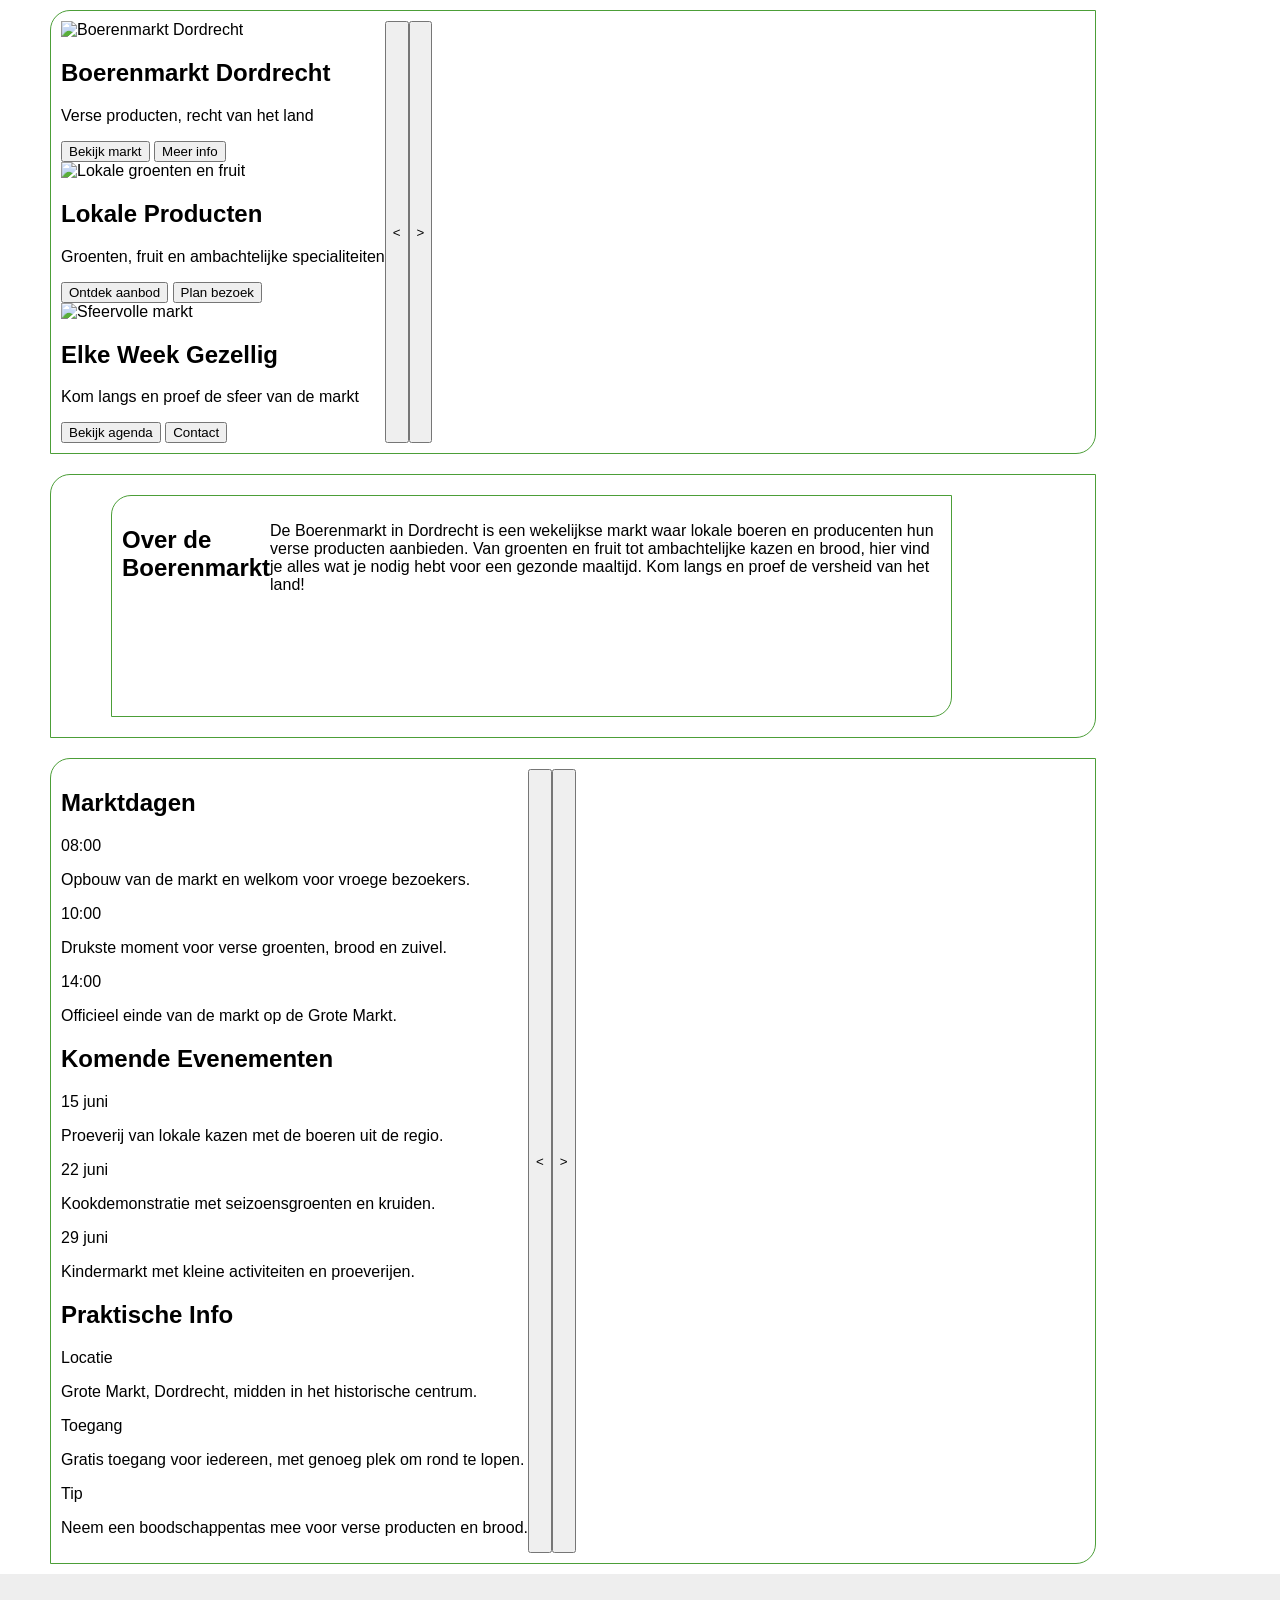
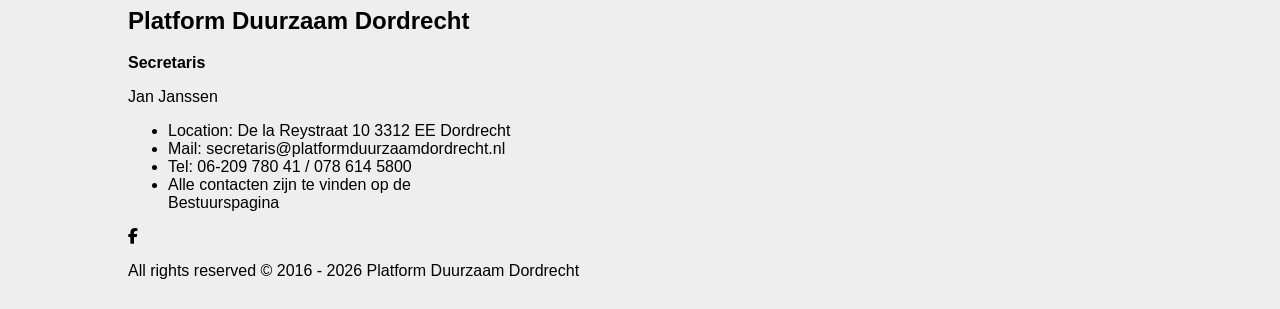
==== page.html @ 1f46dbd2 "Add files via upload" ====
<!DOCTYPE html>
<html lang="nl">
<head>
    <meta charset='utf-8'>
    <meta http-equiv='X-UA-Compatible' content='IE=edge'>
    <title>food</title>
    <meta name='viewport' content='width=device-width, initial-scale=1'>
    <link rel='stylesheet' type='text/css' media='screen' href='page.css'>
    <script src='page.js'></script>
    <link rel="stylesheet" href="https://cdnjs.cloudflare.com/ajax/libs/font-awesome/6.5.0/css/all.min.css">
</head>
<body>
    <section class="hero">
        <div class="slider hero-slider">
            <div class="slide active">
                <img src="Images/boerenmarkt_1.jpg" alt="Boerenmarkt Dordrecht">
                <div class="content">
                    <h1>Boerenmarkt Dordrecht</h1>
                    <p>Verse producten, recht van het land</p>
                    <div class="buttons">
                        <button class="primary">Bekijk markt</button>
                        <button class="secondary">Meer info</button>
                    </div>
                </div>
            </div>

            <div class="slide">
                <img src="Images/boerenmarkt_2.jpg" alt="Lokale groenten en fruit">
                <div class="content">
                    <h1>Lokale Producten</h1>
                    <p>Groenten, fruit en ambachtelijke specialiteiten</p>
                    <div class="buttons">
                        <button class="primary">Ontdek aanbod</button>
                        <button class="secondary">Plan bezoek</button>
                    </div>
                </div>
            </div>

            <div class="slide">
                <img src="Images/boerenmarkt_3.jpg" alt="Sfeervolle markt">
                <div class="content">
                    <h1>Elke Week Gezellig</h1>
                    <p>Kom langs en proef de sfeer van de markt</p>
                    <div class="buttons">
                        <button class="primary">Bekijk agenda</button>
                        <button class="secondary">Contact</button>
                    </div>
                </div>
            </div>
        </div>

        <button class="prev hero-prev"><</button>
        <button class="next hero-next">></button>
    </section>
    
    <section class="info">
        <section class="over_de_boerenmarkt">
            <h2>Over de Boerenmarkt</h2>
            <p>De Boerenmarkt in Dordrecht is een wekelijkse markt waar lokale boeren en producenten hun verse producten aanbieden. Van groenten en fruit tot ambachtelijke kazen en brood, hier vind je alles wat je nodig hebt voor een gezonde maaltijd. Kom langs en proef de versheid van het land!</p>
        </section>
    </section>

    <section class="slides_agenda">
        <div class="agenda-slider">
            <div class="agenda-slide active">
                <h2>Marktdagen</h2>
                <div class="agenda-cards">
                    <div class="agenda-card">
                        <span class="agenda-time">08:00</span>
                        <p>Opbouw van de markt en welkom voor vroege bezoekers.</p>
                    </div>
                    <div class="agenda-card">
                        <span class="agenda-time">10:00</span>
                        <p>Drukste moment voor verse groenten, brood en zuivel.</p>
                    </div>
                    <div class="agenda-card">
                        <span class="agenda-time">14:00</span>
                        <p>Officieel einde van de markt op de Grote Markt.</p>
                    </div>
                </div>
            </div>

            <div class="agenda-slide">
                <h2>Komende Evenementen</h2>
                <div class="agenda-cards">
                    <div class="agenda-card">
                        <span class="agenda-time">15 juni</span>
                        <p>Proeverij van lokale kazen met de boeren uit de regio.</p>
                    </div>
                    <div class="agenda-card">
                        <span class="agenda-time">22 juni</span>
                        <p>Kookdemonstratie met seizoensgroenten en kruiden.</p>
                    </div>
                    <div class="agenda-card">
                        <span class="agenda-time">29 juni</span>
                        <p>Kindermarkt met kleine activiteiten en proeverijen.</p>
                    </div>
                </div>
            </div>

            <div class="agenda-slide">
                <h2>Praktische Info</h2>
                <div class="agenda-cards">
                    <div class="agenda-card">
                        <span class="agenda-time">Locatie</span>
                        <p>Grote Markt, Dordrecht, midden in het historische centrum.</p>
                    </div>
                    <div class="agenda-card">
                        <span class="agenda-time">Toegang</span>
                        <p>Gratis toegang voor iedereen, met genoeg plek om rond te lopen.</p>
                    </div>
                    <div class="agenda-card">
                        <span class="agenda-time">Tip</span>
                        <p>Neem een boodschappentas mee voor verse producten en brood.</p>
                    </div>
                </div>
            </div>
        </div>

        <button class="agenda-prev" aria-label="Vorige agenda-slide"><</button>
        <button class="agenda-next" aria-label="Volgende agenda-slide">></button>
    </section>
    <div class="fixed">
     <img src="Images/platformduurzaamdordrecht-small.svg" alt="">
    </div>
    <footer>
        <div class="info">
            <h2>Platform Duurzaam Dordrecht</h2>
            <p><strong>Secretaris</strong></p>
            <p>Jan Janssen</p>
            <ul>
                <li>Location: <a href="https://share.google/dvYMc2AoHWYEMa143">De la Reystraat 10 3312 EE Dordrecht</a></li>
                <li>Mail: <a href="mailto:secretaris@platformduurzaamdordrecht.nl">secretaris@platformduurzaamdordrecht.nl</a></li>
                <li>Tel: <a href="tel:06-209 780 41">06-209 780 41</a> / <a href="tel:078 614 5800">078 614 5800</a></li>
                <li>Alle contacten zijn te vinden op de <br> <a href="https://www.platformduurzaamdordrecht.nl/platform/bestuur/">Bestuurspagina</a></li>
            </ul>
        </div>
        <div class="social_media">
            <i class="fa-brands fa-facebook-f"></i>
        </div>
        <p>All rights reserved © 2016 - 2026 Platform Duurzaam Dordrecht</p>
    </footer>
    </body> 
</html>
---- page.css ----
body{
    overflow-x: hidden;
    margin: 0;
    font-family: sans-serif, Arial, Helvetica;
}
section{
    margin: 10px 50px;
    border-radius: 20px 0px 20px 0px;
    padding: 10px;
    min-height:200px;
    width:80%;
    border: 1px solid #4C9E38;
    display: inline-flex;
    .tekst{
        width: 50%;
        transition: 2s;
    }
    .tekst:hover{
        width: 100%;
    }
    .plaatje{
            width: 50%; 
    }
}

.fixed{
    z-index: 99;
    height: 200px;
    width: 200px;
    position: fixed;
    top: 20px;
    right: 20px;
}
img{
    height: 200px;
    
}

.backgroundColor1{
    background-color: #4C9E38;
    transition: 1s;
}
.backgroundColor1:hover{
    background-color: lightgray;
}


.backgroundColor2{
    background-color: #39b2d1;
    transition: 1s;
}
.backgroundColor2:hover{
    background-color: lightgray;
}
footer{
    background-color: #EEEEEE;
    width: 100vw;
    padding: 1% 10%;
}
footer a {
    color: black;
    text-decoration: none;
}
footer a:hover{
    color: #79ba45;

}
footer li{
    
}
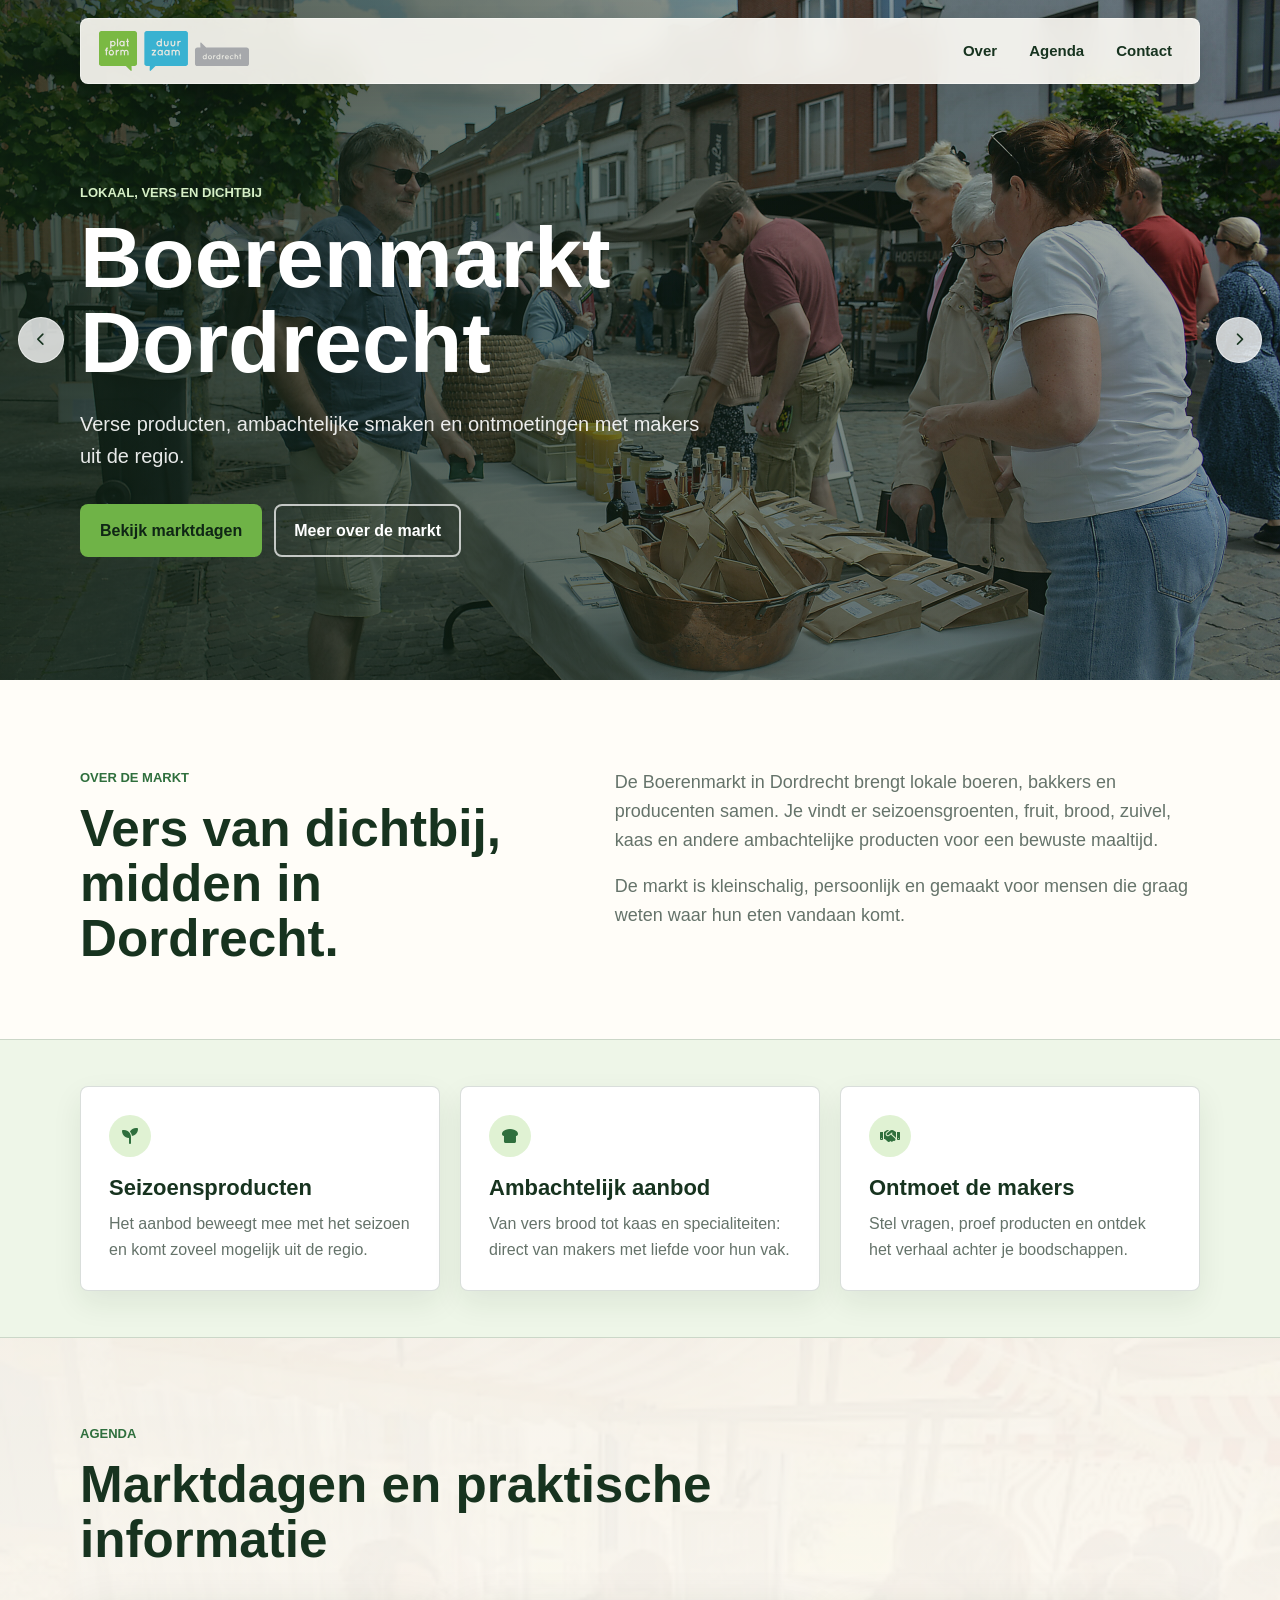
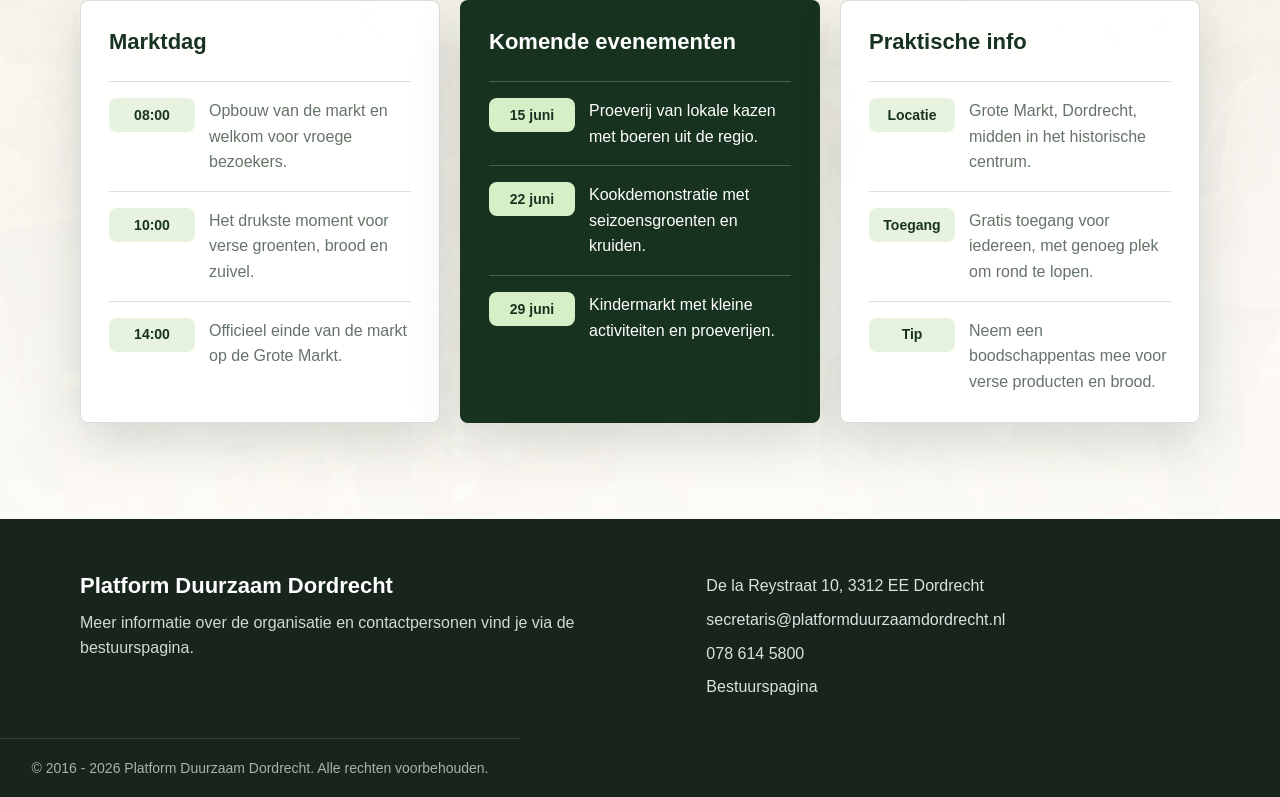
==== commit 33561b92: "verbettering verbetering" ====
--- a/page.html
+++ b/page.html
@@ -1,144 +1,189 @@
 <!DOCTYPE html>
 <html lang="nl">
+
 <head>
-    <meta charset='utf-8'>
-    <meta http-equiv='X-UA-Compatible' content='IE=edge'>
-    <title>food</title>
-    <meta name='viewport' content='width=device-width, initial-scale=1'>
-    <link rel='stylesheet' type='text/css' media='screen' href='page.css'>
-    <script src='page.js'></script>
+    <meta charset="utf-8">
+    <meta http-equiv="X-UA-Compatible" content="IE=edge">
+    <meta name="viewport" content="width=device-width, initial-scale=1">
+    <meta name="description" content="Boerenmarkt Dordrecht met lokale producten, marktdagen en praktische informatie.">
+    <title>Boerenmarkt Dordrecht</title>
+    <link rel="stylesheet" href="page.css">
     <link rel="stylesheet" href="https://cdnjs.cloudflare.com/ajax/libs/font-awesome/6.5.0/css/all.min.css">
 </head>
+
 <body>
-    <section class="hero">
-        <div class="slider hero-slider">
-            <div class="slide active">
-                <img src="Images/boerenmarkt_1.jpg" alt="Boerenmarkt Dordrecht">
-                <div class="content">
-                    <h1>Boerenmarkt Dordrecht</h1>
-                    <p>Verse producten, recht van het land</p>
-                    <div class="buttons">
-                        <button class="primary">Bekijk markt</button>
-                        <button class="secondary">Meer info</button>
+    <header class="site-header">
+        <a class="logo-link" href="https://platformduurzaamdordrecht.nl/" aria-label="Platform Duurzaam Dordrecht">
+            <img src="Images/platformduurzaamdordrecht-small.svg" alt="Platform Duurzaam Dordrecht">
+        </a>
+        <nav class="site-nav" aria-label="Hoofdnavigatie">
+            <a href="#over">Over</a>
+            <a href="#agenda">Agenda</a>
+            <a href="#contact">Contact</a>
+        </nav>
+    </header>
+
+    <main>
+        <section class="hero" aria-label="Boerenmarkt Dordrecht">
+            <div class="slider hero-slider">
+                <article class="slide active">
+                    <img src="Images/boerenmarkt_1.jpg" alt="Bezoekers op de Boerenmarkt Dordrecht">
+                    <div class="hero-content">
+                        <p class="eyebrow">Lokaal, vers en dichtbij</p>
+                        <h1>Boerenmarkt Dordrecht</h1>
+                        <p>Verse producten, ambachtelijke smaken en ontmoetingen met makers uit de regio.</p>
+                        <div class="hero-actions">
+                            <a class="button primary" href="#agenda">Bekijk marktdagen</a>
+                            <a class="button secondary" href="#over">Meer over de markt</a>
+                        </div>
                     </div>
+                </article>
+
+                <article class="slide">
+                    <img src="Images/boerenmarkt_2.jpg" alt="Lokale groenten en fruit op de markt">
+                    <div class="hero-content">
+                        <p class="eyebrow">Recht van het land</p>
+                        <h1>Lokale Producten</h1>
+                        <p>Groenten, fruit, brood, zuivel en specialiteiten met aandacht geteeld en gemaakt.</p>
+                        <div class="hero-actions">
+                            <a class="button primary" href="#over">Ontdek het aanbod</a>
+                            <a class="button secondary" href="#contact">Plan je bezoek</a>
+                        </div>
+                    </div>
+                </article>
+
+                <article class="slide">
+                    <img src="Images/boerenmarkt_3.jpg" alt="Sfeervolle markt in Dordrecht">
+                    <div class="hero-content">
+                        <p class="eyebrow">Elke week gezellig</p>
+                        <h1>Proef de Sfeer</h1>
+                        <p>Kom langs, doe je boodschappen bewust en leer de mensen achter je eten kennen.</p>
+                        <div class="hero-actions">
+                            <a class="button primary" href="#agenda">Bekijk agenda</a>
+                            <a class="button secondary" href="#contact">Contact</a>
+                        </div>
+                    </div>
+                </article>
+            </div>
+
+            <button class="slider-button hero-prev" type="button" aria-label="Vorige foto">
+                <i class="fa-solid fa-chevron-left" aria-hidden="true"></i>
+            </button>
+            <button class="slider-button hero-next" type="button" aria-label="Volgende foto">
+                <i class="fa-solid fa-chevron-right" aria-hidden="true"></i>
+            </button>
+        </section>
+
+        <section class="intro-section" id="over">
+            <div class="section-inner intro-grid">
+                <div>
+                    <p class="section-label">Over de markt</p>
+                    <h2>Vers van dichtbij, midden in Dordrecht.</h2>
+                </div>
+                <div class="intro-copy">
+                    <p>De Boerenmarkt in Dordrecht brengt lokale boeren, bakkers en producenten samen. Je vindt er seizoensgroenten, fruit, brood, zuivel, kaas en andere ambachtelijke producten voor een bewuste maaltijd.</p>
+                    <p>De markt is kleinschalig, persoonlijk en gemaakt voor mensen die graag weten waar hun eten vandaan komt.</p>
                 </div>
             </div>
+        </section>
 
-            <div class="slide">
-                <img src="Images/boerenmarkt_2.jpg" alt="Lokale groenten en fruit">
-                <div class="content">
-                    <h1>Lokale Producten</h1>
-                    <p>Groenten, fruit en ambachtelijke specialiteiten</p>
-                    <div class="buttons">
-                        <button class="primary">Ontdek aanbod</button>
-                        <button class="secondary">Plan bezoek</button>
-                    </div>
+        <section class="feature-band">
+            <div class="section-inner feature-grid">
+                <article>
+                    <i class="fa-solid fa-seedling" aria-hidden="true"></i>
+                    <h3>Seizoensproducten</h3>
+                    <p>Het aanbod beweegt mee met het seizoen en komt zoveel mogelijk uit de regio.</p>
+                </article>
+                <article>
+                    <i class="fa-solid fa-bread-slice" aria-hidden="true"></i>
+                    <h3>Ambachtelijk aanbod</h3>
+                    <p>Van vers brood tot kaas en specialiteiten: direct van makers met liefde voor hun vak.</p>
+                </article>
+                <article>
+                    <i class="fa-solid fa-handshake" aria-hidden="true"></i>
+                    <h3>Ontmoet de makers</h3>
+                    <p>Stel vragen, proef producten en ontdek het verhaal achter je boodschappen.</p>
+                </article>
+            </div>
+        </section>
+
+        <section class="agenda-section" id="agenda">
+            <div class="section-inner">
+                <div class="section-heading">
+                    <p class="section-label">Agenda</p>
+                    <h2>Marktdagen en praktische informatie</h2>
+                </div>
+
+                <div class="agenda-grid">
+                    <article class="agenda-panel">
+                        <h3>Marktdag</h3>
+                        <div class="agenda-item">
+                            <span>08:00</span>
+                            <p>Opbouw van de markt en welkom voor vroege bezoekers.</p>
+                        </div>
+                        <div class="agenda-item">
+                            <span>10:00</span>
+                            <p>Het drukste moment voor verse groenten, brood en zuivel.</p>
+                        </div>
+                        <div class="agenda-item">
+                            <span>14:00</span>
+                            <p>Officieel einde van de markt op de Grote Markt.</p>
+                        </div>
+                    </article>
+
+                    <article class="agenda-panel accent">
+                        <h3>Komende evenementen</h3>
+                        <div class="agenda-item">
+                            <span>15 juni</span>
+                            <p>Proeverij van lokale kazen met boeren uit de regio.</p>
+                        </div>
+                        <div class="agenda-item">
+                            <span>22 juni</span>
+                            <p>Kookdemonstratie met seizoensgroenten en kruiden.</p>
+                        </div>
+                        <div class="agenda-item">
+                            <span>29 juni</span>
+                            <p>Kindermarkt met kleine activiteiten en proeverijen.</p>
+                        </div>
+                    </article>
+
+                    <article class="agenda-panel">
+                        <h3>Praktische info</h3>
+                        <div class="agenda-item">
+                            <span>Locatie</span>
+                            <p>Grote Markt, Dordrecht, midden in het historische centrum.</p>
+                        </div>
+                        <div class="agenda-item">
+                            <span>Toegang</span>
+                            <p>Gratis toegang voor iedereen, met genoeg plek om rond te lopen.</p>
+                        </div>
+                        <div class="agenda-item">
+                            <span>Tip</span>
+                            <p>Neem een boodschappentas mee voor verse producten en brood.</p>
+                        </div>
+                    </article>
                 </div>
             </div>
+        </section>
+    </main>
 
-            <div class="slide">
-                <img src="Images/boerenmarkt_3.jpg" alt="Sfeervolle markt">
-                <div class="content">
-                    <h1>Elke Week Gezellig</h1>
-                    <p>Kom langs en proef de sfeer van de markt</p>
-                    <div class="buttons">
-                        <button class="primary">Bekijk agenda</button>
-                        <button class="secondary">Contact</button>
-                    </div>
-                </div>
+    <footer class="site-footer" id="contact">
+        <div class="section-inner footer-grid">
+            <div>
+                <h2>Platform Duurzaam Dordrecht</h2>
+                <p>Meer informatie over de organisatie en contactpersonen vind je via de bestuurspagina.</p>
             </div>
+            <address>
+                <a href="https://share.google/dvYMc2AoHWYEMa143">De la Reystraat 10, 3312 EE Dordrecht</a>
+                <a href="mailto:secretaris@platformduurzaamdordrecht.nl">secretaris@platformduurzaamdordrecht.nl</a>
+                <a href="tel:0786145800">078 614 5800</a>
+                <a href="https://www.platformduurzaamdordrecht.nl/platform/bestuur/">Bestuurspagina</a>
+            </address>
         </div>
+        <p class="copyright">&copy; 2016 - 2026 Platform Duurzaam Dordrecht. Alle rechten voorbehouden.</p>
+    </footer>
 
-        <button class="prev hero-prev"><</button>
-        <button class="next hero-next">></button>
-    </section>
-    
-    <section class="info">
-        <section class="over_de_boerenmarkt">
-            <h2>Over de Boerenmarkt</h2>
-            <p>De Boerenmarkt in Dordrecht is een wekelijkse markt waar lokale boeren en producenten hun verse producten aanbieden. Van groenten en fruit tot ambachtelijke kazen en brood, hier vind je alles wat je nodig hebt voor een gezonde maaltijd. Kom langs en proef de versheid van het land!</p>
-        </section>
-    </section>
+    <script src="page.js"></script>
+</body>
 
-    <section class="slides_agenda">
-        <div class="agenda-slider">
-            <div class="agenda-slide active">
-                <h2>Marktdagen</h2>
-                <div class="agenda-cards">
-                    <div class="agenda-card">
-                        <span class="agenda-time">08:00</span>
-                        <p>Opbouw van de markt en welkom voor vroege bezoekers.</p>
-                    </div>
-                    <div class="agenda-card">
-                        <span class="agenda-time">10:00</span>
-                        <p>Drukste moment voor verse groenten, brood en zuivel.</p>
-                    </div>
-                    <div class="agenda-card">
-                        <span class="agenda-time">14:00</span>
-                        <p>Officieel einde van de markt op de Grote Markt.</p>
-                    </div>
-                </div>
-            </div>
-
-            <div class="agenda-slide">
-                <h2>Komende Evenementen</h2>
-                <div class="agenda-cards">
-                    <div class="agenda-card">
-                        <span class="agenda-time">15 juni</span>
-                        <p>Proeverij van lokale kazen met de boeren uit de regio.</p>
-                    </div>
-                    <div class="agenda-card">
-                        <span class="agenda-time">22 juni</span>
-                        <p>Kookdemonstratie met seizoensgroenten en kruiden.</p>
-                    </div>
-                    <div class="agenda-card">
-                        <span class="agenda-time">29 juni</span>
-                        <p>Kindermarkt met kleine activiteiten en proeverijen.</p>
-                    </div>
-                </div>
-            </div>
-
-            <div class="agenda-slide">
-                <h2>Praktische Info</h2>
-                <div class="agenda-cards">
-                    <div class="agenda-card">
-                        <span class="agenda-time">Locatie</span>
-                        <p>Grote Markt, Dordrecht, midden in het historische centrum.</p>
-                    </div>
-                    <div class="agenda-card">
-                        <span class="agenda-time">Toegang</span>
-                        <p>Gratis toegang voor iedereen, met genoeg plek om rond te lopen.</p>
-                    </div>
-                    <div class="agenda-card">
-                        <span class="agenda-time">Tip</span>
-                        <p>Neem een boodschappentas mee voor verse producten en brood.</p>
-                    </div>
-                </div>
-            </div>
-        </div>
-
-        <button class="agenda-prev" aria-label="Vorige agenda-slide"><</button>
-        <button class="agenda-next" aria-label="Volgende agenda-slide">></button>
-    </section>
-    <div class="fixed">
-     <img src="Images/platformduurzaamdordrecht-small.svg" alt="">
-    </div>
-    <footer>
-        <div class="info">
-            <h2>Platform Duurzaam Dordrecht</h2>
-            <p><strong>Secretaris</strong></p>
-            <p>Jan Janssen</p>
-            <ul>
-                <li>Location: <a href="https://share.google/dvYMc2AoHWYEMa143">De la Reystraat 10 3312 EE Dordrecht</a></li>
-                <li>Mail: <a href="mailto:secretaris@platformduurzaamdordrecht.nl">secretaris@platformduurzaamdordrecht.nl</a></li>
-                <li>Tel: <a href="tel:06-209 780 41">06-209 780 41</a> / <a href="tel:078 614 5800">078 614 5800</a></li>
-                <li>Alle contacten zijn te vinden op de <br> <a href="https://www.platformduurzaamdordrecht.nl/platform/bestuur/">Bestuurspagina</a></li>
-            </ul>
-        </div>
-        <div class="social_media">
-            <i class="fa-brands fa-facebook-f"></i>
-        </div>
-        <p>All rights reserved © 2016 - 2026 Platform Duurzaam Dordrecht</p>
-    </footer>
-    </body> 
-</html>+</html>
--- a/page.css
+++ b/page.css
@@ -1,70 +1,560 @@
-body{
+:root {
+    --green-900: #17331f;
+    --green-700: #2f6f3d;
+    --green-500: #6fb347;
+    --sky-500: #2f9fbd;
+    --cream: #f8f4ec;
+    --paper: #fffdf8;
+    --ink: #1f2a24;
+    --muted: #65736a;
+    --line: rgba(23, 51, 31, 0.16);
+    --shadow: 0 20px 50px rgba(23, 51, 31, 0.16);
+}
+
+* {
+    box-sizing: border-box;
+}
+
+html {
+    scroll-behavior: smooth;
+}
+
+body {
+    margin: 0;
     overflow-x: hidden;
-    margin: 0;
-    font-family: sans-serif, Arial, Helvetica;
-}
-section{
-    margin: 10px 50px;
-    border-radius: 20px 0px 20px 0px;
-    padding: 10px;
-    min-height:200px;
-    width:80%;
-    border: 1px solid #4C9E38;
+    background: var(--paper);
+    color: var(--ink);
+    font-family: Arial, Helvetica, sans-serif;
+    line-height: 1.6;
+}
+
+img {
+    display: block;
+    max-width: 100%;
+}
+
+a {
+    color: inherit;
+}
+
+.section-inner {
+    width: min(1120px, calc(100% - 40px));
+    margin: 0 auto;
+}
+
+.site-header {
+    position: fixed;
+    top: 18px;
+    left: 50%;
+    z-index: 20;
+    display: flex;
+    width: min(1120px, calc(100% - 32px));
+    min-height: 66px;
+    align-items: center;
+    justify-content: space-between;
+    gap: 18px;
+    padding: 10px 14px 10px 18px;
+    transform: translateX(-50%);
+    border: 1px solid rgba(255, 255, 255, 0.38);
+    border-radius: 8px;
+    background: rgba(255, 253, 248, 0.9);
+    box-shadow: 0 14px 40px rgba(0, 0, 0, 0.12);
+    backdrop-filter: blur(12px);
+}
+
+.logo-link {
     display: inline-flex;
-    .tekst{
-        width: 50%;
-        transition: 2s;
-    }
-    .tekst:hover{
+    align-items: center;
+    text-decoration: none;
+}
+
+.logo-link img {
+    width: 150px;
+    height: auto;
+}
+
+.site-nav {
+    display: flex;
+    align-items: center;
+    gap: 6px;
+}
+
+.site-nav a {
+    border-radius: 8px;
+    padding: 9px 13px;
+    color: var(--green-900);
+    font-size: 15px;
+    font-weight: 700;
+    text-decoration: none;
+}
+
+.site-nav a:hover,
+.site-nav a:focus-visible {
+    background: #e8f3df;
+    outline: none;
+}
+
+.hero {
+    position: relative;
+    min-height: 680px;
+    overflow: hidden;
+    background: var(--green-900);
+}
+
+.hero-slider {
+    position: relative;
+    min-height: 680px;
+}
+
+.slide {
+    position: absolute;
+    inset: 0;
+    display: grid;
+    place-items: center;
+    opacity: 0;
+    pointer-events: none;
+    transition: opacity 0.8s ease;
+}
+
+.slide.active {
+    opacity: 1;
+    pointer-events: auto;
+}
+
+.slide::after {
+    position: absolute;
+    inset: 0;
+    content: "";
+    background:
+        linear-gradient(90deg, rgba(13, 31, 18, 0.76) 0%, rgba(13, 31, 18, 0.52) 46%, rgba(13, 31, 18, 0.2) 100%),
+        linear-gradient(0deg, rgba(13, 31, 18, 0.32), rgba(13, 31, 18, 0.06));
+}
+
+.slide img {
+    position: absolute;
+    inset: 0;
+    width: 100%;
+    height: 100%;
+    object-fit: cover;
+}
+
+.hero-content {
+    position: relative;
+    z-index: 2;
+    width: min(1120px, calc(100% - 40px));
+    margin-top: 60px;
+    color: white;
+}
+
+.eyebrow,
+.section-label {
+    margin: 0 0 12px;
+    color: #d6efc6;
+    font-size: 13px;
+    font-weight: 800;
+    letter-spacing: 0;
+    text-transform: uppercase;
+}
+
+.hero-content h1 {
+    max-width: 780px;
+    margin: 0;
+    font-size: clamp(44px, 7vw, 86px);
+    line-height: 0.98;
+    letter-spacing: 0;
+}
+
+.hero-content > p:not(.eyebrow) {
+    max-width: 620px;
+    margin: 24px 0 0;
+    color: rgba(255, 255, 255, 0.9);
+    font-size: 20px;
+}
+
+.hero-actions {
+    display: flex;
+    flex-wrap: wrap;
+    gap: 12px;
+    margin-top: 32px;
+}
+
+.button {
+    display: inline-flex;
+    min-height: 48px;
+    align-items: center;
+    justify-content: center;
+    border: 2px solid transparent;
+    border-radius: 8px;
+    padding: 12px 18px;
+    font-weight: 800;
+    text-decoration: none;
+    transition: transform 0.2s ease, background 0.2s ease, border-color 0.2s ease;
+}
+
+.button:hover,
+.button:focus-visible {
+    transform: translateY(-2px);
+    outline: none;
+}
+
+.button.primary {
+    background: var(--green-500);
+    color: #0f2615;
+}
+
+.button.secondary {
+    border-color: rgba(255, 255, 255, 0.72);
+    color: white;
+}
+
+.button.secondary:hover,
+.button.secondary:focus-visible {
+    background: white;
+    color: var(--green-900);
+}
+
+.slider-button {
+    position: absolute;
+    top: 50%;
+    z-index: 5;
+    display: inline-grid;
+    width: 46px;
+    height: 46px;
+    place-items: center;
+    border: 1px solid rgba(255, 255, 255, 0.58);
+    border-radius: 50%;
+    background: rgba(255, 255, 255, 0.78);
+    color: var(--green-900);
+    cursor: pointer;
+    transform: translateY(-50%);
+    transition: background 0.2s ease, transform 0.2s ease;
+}
+
+.slider-button:hover,
+.slider-button:focus-visible {
+    background: white;
+    outline: none;
+    transform: translateY(-50%) scale(1.05);
+}
+
+.hero-prev {
+    left: max(18px, calc((100vw - 1120px) / 2 - 72px));
+}
+
+.hero-next {
+    right: max(18px, calc((100vw - 1120px) / 2 - 72px));
+}
+
+.intro-section {
+    padding: 88px 0 72px;
+    background: var(--paper);
+}
+
+.intro-grid {
+    display: grid;
+    grid-template-columns: 0.9fr 1.1fr;
+    gap: 56px;
+    align-items: start;
+}
+
+.section-label {
+    color: var(--green-700);
+}
+
+.intro-grid h2,
+.section-heading h2 {
+    margin: 0;
+    color: var(--green-900);
+    font-size: clamp(32px, 4vw, 52px);
+    line-height: 1.08;
+    letter-spacing: 0;
+}
+
+.intro-copy p {
+    margin: 0 0 18px;
+    color: var(--muted);
+    font-size: 18px;
+}
+
+.feature-band {
+    padding: 46px 0;
+    background: #eef6e8;
+    border-block: 1px solid var(--line);
+}
+
+.feature-grid {
+    display: grid;
+    grid-template-columns: repeat(3, 1fr);
+    gap: 20px;
+}
+
+.feature-grid article {
+    min-height: 190px;
+    padding: 28px;
+    border: 1px solid var(--line);
+    border-radius: 8px;
+    background: white;
+    box-shadow: 0 12px 30px rgba(23, 51, 31, 0.08);
+}
+
+.feature-grid i {
+    display: inline-grid;
+    width: 42px;
+    height: 42px;
+    margin-bottom: 18px;
+    place-items: center;
+    border-radius: 50%;
+    background: #e0f2d3;
+    color: var(--green-700);
+}
+
+.feature-grid h3,
+.agenda-panel h3,
+.site-footer h2 {
+    margin: 0 0 10px;
+    color: var(--green-900);
+    font-size: 22px;
+    line-height: 1.2;
+}
+
+.feature-grid p {
+    margin: 0;
+    color: var(--muted);
+}
+
+.agenda-section {
+    padding: 86px 0 96px;
+    background:
+        linear-gradient(180deg, rgba(248, 244, 236, 0.96), rgba(255, 253, 248, 0.98)),
+        url("Images/Markt.jpg") center / cover;
+}
+
+.section-heading {
+    max-width: 680px;
+    margin-bottom: 32px;
+}
+
+.agenda-grid {
+    display: grid;
+    grid-template-columns: repeat(3, 1fr);
+    gap: 20px;
+}
+
+.agenda-panel {
+    display: flex;
+    min-height: 360px;
+    flex-direction: column;
+    gap: 16px;
+    padding: 28px;
+    border: 1px solid var(--line);
+    border-radius: 8px;
+    background: rgba(255, 255, 255, 0.94);
+    box-shadow: var(--shadow);
+}
+
+.agenda-panel.accent {
+    background: var(--green-900);
+    color: white;
+}
+
+.agenda-panel.accent h3,
+.agenda-panel.accent .agenda-item p {
+    color: white;
+}
+
+.agenda-panel.accent .agenda-item {
+    border-color: rgba(255, 255, 255, 0.22);
+}
+
+.agenda-panel.accent .agenda-item span {
+    background: #d6efc6;
+    color: var(--green-900);
+}
+
+.agenda-item {
+    display: grid;
+    grid-template-columns: 86px 1fr;
+    gap: 14px;
+    align-items: start;
+    padding-top: 16px;
+    border-top: 1px solid var(--line);
+}
+
+.agenda-item span {
+    display: inline-flex;
+    min-height: 34px;
+    align-items: center;
+    justify-content: center;
+    border-radius: 8px;
+    background: #e8f3df;
+    color: var(--green-900);
+    font-size: 14px;
+    font-weight: 800;
+    text-align: center;
+}
+
+.agenda-item p {
+    margin: 0;
+    color: var(--muted);
+}
+
+.site-footer {
+    background: #17251c;
+    color: rgba(255, 255, 255, 0.82);
+}
+
+.footer-grid {
+    display: grid;
+    grid-template-columns: 1.2fr 1fr;
+    gap: 34px;
+    align-items: start;
+    padding: 54px 0 38px;
+}
+
+.site-footer h2 {
+    color: white;
+}
+
+.site-footer p {
+    max-width: 520px;
+    margin: 0;
+}
+
+.site-footer address {
+    display: grid;
+    gap: 8px;
+    font-style: normal;
+}
+
+.site-footer a {
+    color: rgba(255, 255, 255, 0.86);
+    text-decoration: none;
+}
+
+.site-footer a:hover,
+.site-footer a:focus-visible {
+    color: #d6efc6;
+    outline: none;
+}
+
+.copyright {
+    margin: 0;
+    padding: 18px 20px;
+    border-top: 1px solid rgba(255, 255, 255, 0.12);
+    color: rgba(255, 255, 255, 0.64);
+    font-size: 14px;
+    text-align: center;
+}
+
+@media (max-width: 980px) {
+    .hero,
+    .hero-slider {
+        min-height: 620px;
+    }
+
+    .intro-grid,
+    .feature-grid,
+    .agenda-grid,
+    .footer-grid {
+        grid-template-columns: 1fr;
+    }
+
+    .agenda-panel {
+        min-height: auto;
+    }
+}
+
+@media (max-width: 720px) {
+    .section-inner {
+        width: min(100% - 28px, 1120px);
+    }
+
+    .site-header {
+        top: 10px;
+        width: calc(100% - 20px);
+        align-items: flex-start;
+        flex-direction: column;
+        gap: 10px;
+        padding: 12px;
+    }
+
+    .logo-link img {
+        width: 124px;
+    }
+
+    .site-nav {
         width: 100%;
-    }
-    .plaatje{
-            width: 50%; 
-    }
-}
-
-.fixed{
-    z-index: 99;
-    height: 200px;
-    width: 200px;
-    position: fixed;
-    top: 20px;
-    right: 20px;
-}
-img{
-    height: 200px;
-    
-}
-
-.backgroundColor1{
-    background-color: #4C9E38;
-    transition: 1s;
-}
-.backgroundColor1:hover{
-    background-color: lightgray;
-}
-
-
-.backgroundColor2{
-    background-color: #39b2d1;
-    transition: 1s;
-}
-.backgroundColor2:hover{
-    background-color: lightgray;
-}
-footer{
-    background-color: #EEEEEE;
-    width: 100vw;
-    padding: 1% 10%;
-}
-footer a {
-    color: black;
-    text-decoration: none;
-}
-footer a:hover{
-    color: #79ba45;
-
-}
-footer li{
-    
-}+        justify-content: space-between;
+    }
+
+    .site-nav a {
+        padding: 8px 9px;
+        font-size: 14px;
+    }
+
+    .hero,
+    .hero-slider {
+        min-height: 680px;
+    }
+
+    .hero-content {
+        width: min(100% - 30px, 1120px);
+        margin-top: 110px;
+    }
+
+    .hero-content h1 {
+        font-size: 44px;
+    }
+
+    .hero-content > p:not(.eyebrow) {
+        font-size: 18px;
+    }
+
+    .hero-actions {
+        align-items: stretch;
+        flex-direction: column;
+    }
+
+    .button {
+        width: 100%;
+    }
+
+    .slider-button {
+        top: auto;
+        bottom: 22px;
+        transform: none;
+    }
+
+    .slider-button:hover,
+    .slider-button:focus-visible {
+        transform: scale(1.05);
+    }
+
+    .hero-prev {
+        left: 18px;
+    }
+
+    .hero-next {
+        right: 18px;
+    }
+
+    .intro-section,
+    .agenda-section {
+        padding: 62px 0;
+    }
+
+    .feature-grid article,
+    .agenda-panel {
+        padding: 22px;
+    }
+
+    .agenda-item {
+        grid-template-columns: 1fr;
+        gap: 9px;
+    }
+
+    .agenda-item span {
+        width: fit-content;
+        padding: 0 12px;
+    }
+}
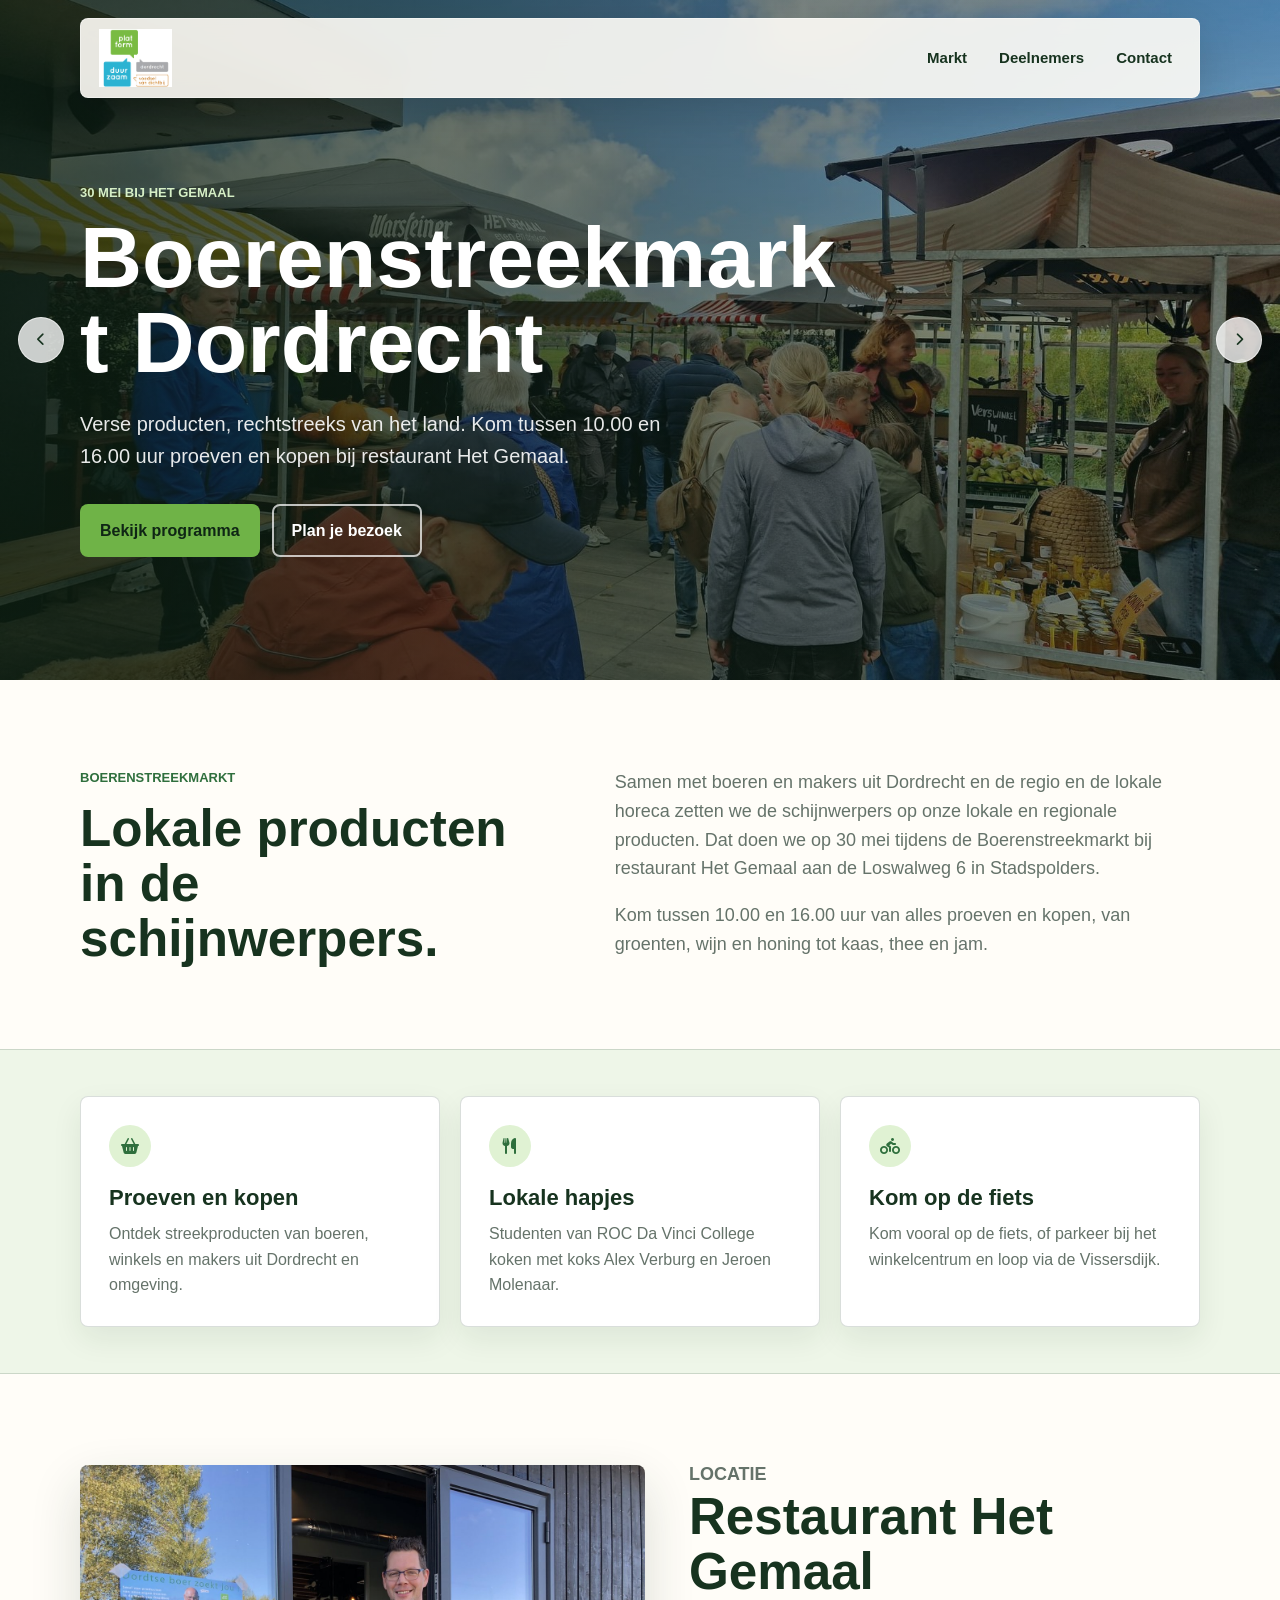
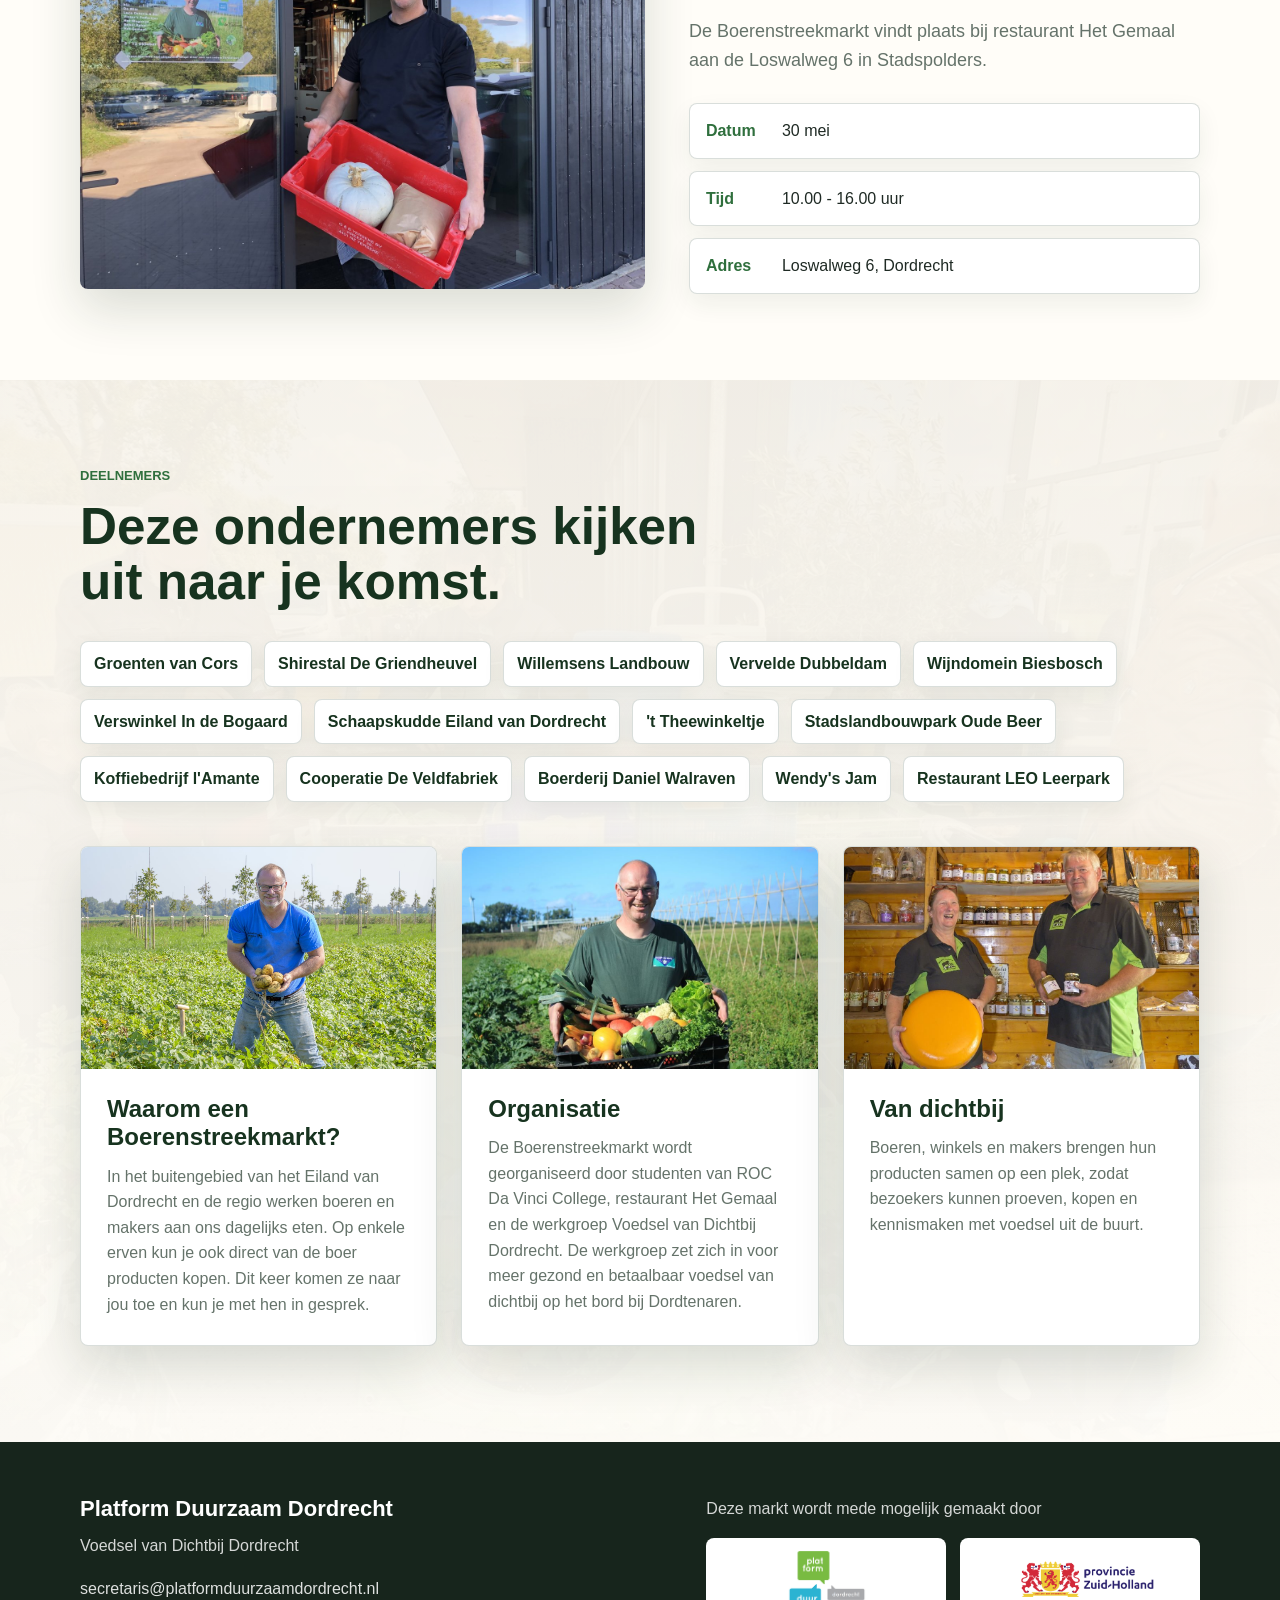
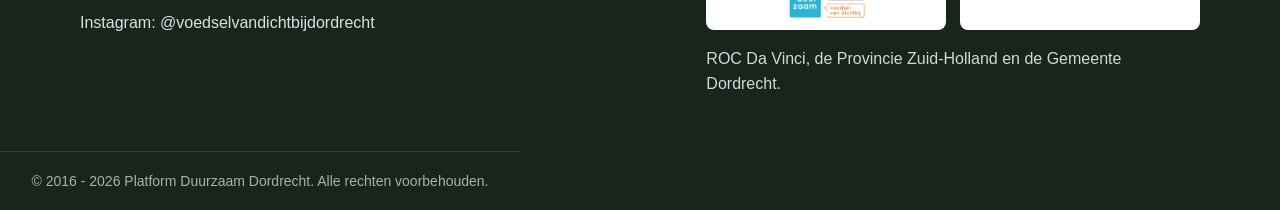
==== commit fa0f0cf8: "lake hij is klaar lake hij is klaar" ====
--- a/page.html
+++ b/page.html
@@ -5,8 +5,8 @@
     <meta charset="utf-8">
     <meta http-equiv="X-UA-Compatible" content="IE=edge">
     <meta name="viewport" content="width=device-width, initial-scale=1">
-    <meta name="description" content="Boerenmarkt Dordrecht met lokale producten, marktdagen en praktische informatie.">
-    <title>Boerenmarkt Dordrecht</title>
+    <meta name="description" content="Boerenstreekmarkt Dordrecht op 30 mei bij restaurant Het Gemaal.">
+    <title>Boerenstreekmarkt Dordrecht</title>
     <link rel="stylesheet" href="page.css">
     <link rel="stylesheet" href="https://cdnjs.cloudflare.com/ajax/libs/font-awesome/6.5.0/css/all.min.css">
 </head>
@@ -14,52 +14,52 @@
 <body>
     <header class="site-header">
         <a class="logo-link" href="https://platformduurzaamdordrecht.nl/" aria-label="Platform Duurzaam Dordrecht">
-            <img src="Images/platformduurzaamdordrecht-small.svg" alt="Platform Duurzaam Dordrecht">
+            <img src="images/met voedsel van dichtbij .png" alt="Platform Duurzaam Dordrecht en Voedsel van Dichtbij Dordrecht">
         </a>
         <nav class="site-nav" aria-label="Hoofdnavigatie">
-            <a href="#over">Over</a>
-            <a href="#agenda">Agenda</a>
+            <a href="#markt">Markt</a>
+            <a href="#deelnemers">Deelnemers</a>
             <a href="#contact">Contact</a>
         </nav>
     </header>
 
     <main>
-        <section class="hero" aria-label="Boerenmarkt Dordrecht">
+        <section class="hero" id="markt" aria-label="Boerenstreekmarkt Dordrecht">
             <div class="slider hero-slider">
                 <article class="slide active">
-                    <img src="Images/boerenmarkt_1.jpg" alt="Bezoekers op de Boerenmarkt Dordrecht">
+                    <img src="images/boerenmarkt1-web.jpg" alt="Kramen en bezoekers op de Boerenstreekmarkt">
                     <div class="hero-content">
-                        <p class="eyebrow">Lokaal, vers en dichtbij</p>
-                        <h1>Boerenmarkt Dordrecht</h1>
-                        <p>Verse producten, ambachtelijke smaken en ontmoetingen met makers uit de regio.</p>
+                        <p class="eyebrow">30 mei bij Het Gemaal</p>
+                        <h1>Boerenstreekmarkt Dordrecht</h1>
+                        <p>Verse producten, rechtstreeks van het land. Kom tussen 10.00 en 16.00 uur proeven en kopen bij restaurant Het Gemaal.</p>
                         <div class="hero-actions">
-                            <a class="button primary" href="#agenda">Bekijk marktdagen</a>
-                            <a class="button secondary" href="#over">Meer over de markt</a>
+                            <a class="button primary" href="#programma">Bekijk programma</a>
+                            <a class="button secondary" href="#locatie">Plan je bezoek</a>
                         </div>
                     </div>
                 </article>
 
                 <article class="slide">
-                    <img src="Images/boerenmarkt_2.jpg" alt="Lokale groenten en fruit op de markt">
+                    <img src="images/boerenmarkt2-web.jpg" alt="Verse streekproducten op de Boerenstreekmarkt">
                     <div class="hero-content">
-                        <p class="eyebrow">Recht van het land</p>
-                        <h1>Lokale Producten</h1>
-                        <p>Groenten, fruit, brood, zuivel en specialiteiten met aandacht geteeld en gemaakt.</p>
+                        <p class="eyebrow">Lokaal en regionaal</p>
+                        <h1>Proef de regio</h1>
+                        <p>Groenten, wijn, honing, kaas, thee, jam en meer van boeren en makers uit Dordrecht en de regio.</p>
                         <div class="hero-actions">
-                            <a class="button primary" href="#over">Ontdek het aanbod</a>
-                            <a class="button secondary" href="#contact">Plan je bezoek</a>
+                            <a class="button primary" href="#deelnemers">Bekijk ondernemers</a>
+                            <a class="button secondary" href="#waarom">Waarom deze markt?</a>
                         </div>
                     </div>
                 </article>
 
                 <article class="slide">
-                    <img src="Images/boerenmarkt_3.jpg" alt="Sfeervolle markt in Dordrecht">
+                    <img src="images/boerenmarkt3-web.jpg" alt="Bezoekers bij een kraam met streekproducten">
                     <div class="hero-content">
-                        <p class="eyebrow">Elke week gezellig</p>
-                        <h1>Proef de Sfeer</h1>
-                        <p>Kom langs, doe je boodschappen bewust en leer de mensen achter je eten kennen.</p>
+                        <p class="eyebrow">Koken met lokale ingredienten</p>
+                        <h1>Ontmoet de makers</h1>
+                        <p>Studenten van ROC Da Vinci College koken samen met professionele koks lekkere hapjes met lokale ingredienten.</p>
                         <div class="hero-actions">
-                            <a class="button primary" href="#agenda">Bekijk agenda</a>
+                            <a class="button primary" href="#organisatie">Organisatie</a>
                             <a class="button secondary" href="#contact">Contact</a>
                         </div>
                     </div>
@@ -74,15 +74,15 @@
             </button>
         </section>
 
-        <section class="intro-section" id="over">
+        <section class="intro-section" id="programma">
             <div class="section-inner intro-grid">
                 <div>
-                    <p class="section-label">Over de markt</p>
-                    <h2>Vers van dichtbij, midden in Dordrecht.</h2>
+                    <p class="section-label">Boerenstreekmarkt</p>
+                    <h2>Lokale producten in de schijnwerpers.</h2>
                 </div>
                 <div class="intro-copy">
-                    <p>De Boerenmarkt in Dordrecht brengt lokale boeren, bakkers en producenten samen. Je vindt er seizoensgroenten, fruit, brood, zuivel, kaas en andere ambachtelijke producten voor een bewuste maaltijd.</p>
-                    <p>De markt is kleinschalig, persoonlijk en gemaakt voor mensen die graag weten waar hun eten vandaan komt.</p>
+                    <p>Samen met boeren en makers uit Dordrecht en de regio en de lokale horeca zetten we de schijnwerpers op onze lokale en regionale producten. Dat doen we op 30 mei tijdens de Boerenstreekmarkt bij restaurant Het Gemaal aan de Loswalweg 6 in Stadspolders.</p>
+                    <p>Kom tussen 10.00 en 16.00 uur van alles proeven en kopen, van groenten, wijn en honing tot kaas, thee en jam.</p>
                 </div>
             </div>
         </section>
@@ -90,77 +90,80 @@
         <section class="feature-band">
             <div class="section-inner feature-grid">
                 <article>
-                    <i class="fa-solid fa-seedling" aria-hidden="true"></i>
-                    <h3>Seizoensproducten</h3>
-                    <p>Het aanbod beweegt mee met het seizoen en komt zoveel mogelijk uit de regio.</p>
+                    <i class="fa-solid fa-basket-shopping" aria-hidden="true"></i>
+                    <h3>Proeven en kopen</h3>
+                    <p>Ontdek streekproducten van boeren, winkels en makers uit Dordrecht en omgeving.</p>
                 </article>
                 <article>
-                    <i class="fa-solid fa-bread-slice" aria-hidden="true"></i>
-                    <h3>Ambachtelijk aanbod</h3>
-                    <p>Van vers brood tot kaas en specialiteiten: direct van makers met liefde voor hun vak.</p>
+                    <i class="fa-solid fa-utensils" aria-hidden="true"></i>
+                    <h3>Lokale hapjes</h3>
+                    <p>Studenten van ROC Da Vinci College koken met koks Alex Verburg en Jeroen Molenaar.</p>
                 </article>
                 <article>
-                    <i class="fa-solid fa-handshake" aria-hidden="true"></i>
-                    <h3>Ontmoet de makers</h3>
-                    <p>Stel vragen, proef producten en ontdek het verhaal achter je boodschappen.</p>
+                    <i class="fa-solid fa-person-biking" aria-hidden="true"></i>
+                    <h3>Kom op de fiets</h3>
+                    <p>Kom vooral op de fiets, of parkeer bij het winkelcentrum en loop via de Vissersdijk.</p>
                 </article>
             </div>
         </section>
 
-        <section class="agenda-section" id="agenda">
+        <section class="location-section" id="locatie">
+            <div class="section-inner location-grid">
+                <div class="location-image">
+                    <img src="images/het-gemaal-web.jpg" alt="Restaurant Het Gemaal met verse producten">
+                </div>
+                <div class="location-content">
+                    <p class="section-label">Locatie</p>
+                    <h2>Restaurant Het Gemaal</h2>
+                    <p>De Boerenstreekmarkt vindt plaats bij restaurant Het Gemaal aan de Loswalweg 6 in Stadspolders.</p>
+                    <div class="quick-facts">
+                        <span><strong>Datum</strong> 30 mei</span>
+                        <span><strong>Tijd</strong> 10.00 - 16.00 uur</span>
+                        <span><strong>Adres</strong> Loswalweg 6, Dordrecht</span>
+                    </div>
+                </div>
+            </div>
+        </section>
+
+        <section class="agenda-section" id="deelnemers">
             <div class="section-inner">
                 <div class="section-heading">
-                    <p class="section-label">Agenda</p>
-                    <h2>Marktdagen en praktische informatie</h2>
+                    <p class="section-label">Deelnemers</p>
+                    <h2>Deze ondernemers kijken uit naar je komst.</h2>
                 </div>
 
-                <div class="agenda-grid">
-                    <article class="agenda-panel">
-                        <h3>Marktdag</h3>
-                        <div class="agenda-item">
-                            <span>08:00</span>
-                            <p>Opbouw van de markt en welkom voor vroege bezoekers.</p>
-                        </div>
-                        <div class="agenda-item">
-                            <span>10:00</span>
-                            <p>Het drukste moment voor verse groenten, brood en zuivel.</p>
-                        </div>
-                        <div class="agenda-item">
-                            <span>14:00</span>
-                            <p>Officieel einde van de markt op de Grote Markt.</p>
-                        </div>
+                <div class="participants">
+                    <span>Groenten van Cors</span>
+                    <span>Shirestal De Griendheuvel</span>
+                    <span>Willemsens Landbouw</span>
+                    <span>Vervelde Dubbeldam</span>
+                    <span>Wijndomein Biesbosch</span>
+                    <span>Verswinkel In de Bogaard</span>
+                    <span>Schaapskudde Eiland van Dordrecht</span>
+                    <span>'t Theewinkeltje</span>
+                    <span>Stadslandbouwpark Oude Beer</span>
+                    <span>Koffiebedrijf l'Amante</span>
+                    <span>Cooperatie De Veldfabriek</span>
+                    <span>Boerderij Daniel Walraven</span>
+                    <span>Wendy's Jam</span>
+                    <span>Restaurant LEO Leerpark</span>
+                </div>
+
+                <div class="story-grid" id="waarom">
+                    <article>
+                        <img src="images/jan-willemsens-web.jpg" alt="Boer met aardappelen op het land">
+                        <h3>Waarom een Boerenstreekmarkt?</h3>
+                        <p>In het buitengebied van het Eiland van Dordrecht en de regio werken boeren en makers aan ons dagelijks eten. Op enkele erven kun je ook direct van de boer producten kopen. Dit keer komen ze naar jou toe en kun je met hen in gesprek.</p>
                     </article>
-
-                    <article class="agenda-panel accent">
-                        <h3>Komende evenementen</h3>
-                        <div class="agenda-item">
-                            <span>15 juni</span>
-                            <p>Proeverij van lokale kazen met boeren uit de regio.</p>
-                        </div>
-                        <div class="agenda-item">
-                            <span>22 juni</span>
-                            <p>Kookdemonstratie met seizoensgroenten en kruiden.</p>
-                        </div>
-                        <div class="agenda-item">
-                            <span>29 juni</span>
-                            <p>Kindermarkt met kleine activiteiten en proeverijen.</p>
-                        </div>
+                    <article id="organisatie">
+                        <img src="images/corstiaan-den-boer-web.jpg" alt="Lokale maker met verse groenten">
+                        <h3>Organisatie</h3>
+                        <p>De Boerenstreekmarkt wordt georganiseerd door studenten van ROC Da Vinci College, restaurant Het Gemaal en de werkgroep Voedsel van Dichtbij Dordrecht. De werkgroep zet zich in voor meer gezond en betaalbaar voedsel van dichtbij op het bord bij Dordtenaren.</p>
                     </article>
-
-                    <article class="agenda-panel">
-                        <h3>Praktische info</h3>
-                        <div class="agenda-item">
-                            <span>Locatie</span>
-                            <p>Grote Markt, Dordrecht, midden in het historische centrum.</p>
-                        </div>
-                        <div class="agenda-item">
-                            <span>Toegang</span>
-                            <p>Gratis toegang voor iedereen, met genoeg plek om rond te lopen.</p>
-                        </div>
-                        <div class="agenda-item">
-                            <span>Tip</span>
-                            <p>Neem een boodschappentas mee voor verse producten en brood.</p>
-                        </div>
+                    <article>
+                        <img src="images/griendheuvel-web.jpg" alt="Streekproducenten met producten in een winkel">
+                        <h3>Van dichtbij</h3>
+                        <p>Boeren, winkels en makers brengen hun producten samen op een plek, zodat bezoekers kunnen proeven, kopen en kennismaken met voedsel uit de buurt.</p>
                     </article>
                 </div>
             </div>
@@ -171,14 +174,20 @@
         <div class="section-inner footer-grid">
             <div>
                 <h2>Platform Duurzaam Dordrecht</h2>
-                <p>Meer informatie over de organisatie en contactpersonen vind je via de bestuurspagina.</p>
+                <p>Voedsel van Dichtbij Dordrecht</p>
+                <address>
+                    <a href="mailto:secretaris@platformduurzaamdordrecht.nl">secretaris@platformduurzaamdordrecht.nl</a>
+                    <a href="https://www.instagram.com/voedselvandichtbijdordrecht/">Instagram: @voedselvandichtbijdordrecht</a>
+                </address>
             </div>
-            <address>
-                <a href="https://share.google/dvYMc2AoHWYEMa143">De la Reystraat 10, 3312 EE Dordrecht</a>
-                <a href="mailto:secretaris@platformduurzaamdordrecht.nl">secretaris@platformduurzaamdordrecht.nl</a>
-                <a href="tel:0786145800">078 614 5800</a>
-                <a href="https://www.platformduurzaamdordrecht.nl/platform/bestuur/">Bestuurspagina</a>
-            </address>
+            <div class="footer-partners">
+                <p>Deze markt wordt mede mogelijk gemaakt door</p>
+                <div class="partner-logos">
+                    <img src="images/met voedsel van dichtbij .png" alt="Platform Duurzaam Dordrecht en Voedsel van Dichtbij Dordrecht">
+                    <img src="images/Provincie Zuid-Holland-Basislogo-RGB-1.0_extra-onderruimte.png" alt="Provincie Zuid-Holland">
+                </div>
+                <p>ROC Da Vinci, de Provincie Zuid-Holland en de Gemeente Dordrecht.</p>
+            </div>
         </div>
         <p class="copyright">&copy; 2016 - 2026 Platform Duurzaam Dordrecht. Alle rechten voorbehouden.</p>
     </footer>
--- a/page.css
+++ b/page.css
@@ -69,8 +69,10 @@
 }
 
 .logo-link img {
-    width: 150px;
-    height: auto;
+    width: auto;
+    height: 58px;
+    max-width: 190px;
+    object-fit: contain;
 }
 
 .site-nav {
@@ -162,6 +164,7 @@
     font-size: clamp(44px, 7vw, 86px);
     line-height: 0.98;
     letter-spacing: 0;
+    overflow-wrap: break-word;
 }
 
 .hero-content > p:not(.eyebrow) {
@@ -326,7 +329,7 @@
     padding: 86px 0 96px;
     background:
         linear-gradient(180deg, rgba(248, 244, 236, 0.96), rgba(255, 253, 248, 0.98)),
-        url("Images/Markt.jpg") center / cover;
+        url("images/boerenmarkt2-web.jpg") center / cover;
 }
 
 .section-heading {
@@ -398,6 +401,117 @@
     color: var(--muted);
 }
 
+.location-section {
+    padding: 86px 0;
+    background: var(--paper);
+}
+
+.location-grid {
+    display: grid;
+    grid-template-columns: 1.05fr 0.95fr;
+    gap: 44px;
+    align-items: center;
+}
+
+.location-image {
+    overflow: hidden;
+    border-radius: 8px;
+    box-shadow: var(--shadow);
+}
+
+.location-image img {
+    width: 100%;
+    aspect-ratio: 4 / 3;
+    object-fit: cover;
+}
+
+.location-content h2 {
+    margin: 0 0 18px;
+    color: var(--green-900);
+    font-size: clamp(32px, 4vw, 52px);
+    line-height: 1.08;
+}
+
+.location-content p {
+    margin: 0;
+    color: var(--muted);
+    font-size: 18px;
+}
+
+.quick-facts {
+    display: grid;
+    gap: 12px;
+    margin-top: 28px;
+}
+
+.quick-facts span {
+    display: flex;
+    gap: 12px;
+    align-items: center;
+    padding: 14px 16px;
+    border: 1px solid var(--line);
+    border-radius: 8px;
+    background: white;
+    box-shadow: 0 10px 24px rgba(23, 51, 31, 0.07);
+}
+
+.quick-facts strong {
+    min-width: 64px;
+    color: var(--green-700);
+}
+
+.participants {
+    display: flex;
+    flex-wrap: wrap;
+    gap: 12px;
+    margin-bottom: 44px;
+}
+
+.participants span {
+    display: inline-flex;
+    min-height: 42px;
+    align-items: center;
+    border: 1px solid var(--line);
+    border-radius: 8px;
+    padding: 9px 13px;
+    background: white;
+    color: var(--green-900);
+    font-weight: 800;
+    box-shadow: 0 8px 22px rgba(23, 51, 31, 0.07);
+}
+
+.story-grid {
+    display: grid;
+    grid-template-columns: repeat(3, 1fr);
+    gap: 24px;
+}
+
+.story-grid article {
+    overflow: hidden;
+    border: 1px solid var(--line);
+    border-radius: 8px;
+    background: white;
+    box-shadow: var(--shadow);
+}
+
+.story-grid img {
+    width: 100%;
+    aspect-ratio: 16 / 10;
+    object-fit: cover;
+}
+
+.story-grid h3 {
+    margin: 26px 26px 12px;
+    color: var(--green-900);
+    font-size: 24px;
+    line-height: 1.18;
+}
+
+.story-grid p {
+    margin: 0 26px 28px;
+    color: var(--muted);
+}
+
 .site-footer {
     background: #17251c;
     color: rgba(255, 255, 255, 0.82);
@@ -423,6 +537,7 @@
 .site-footer address {
     display: grid;
     gap: 8px;
+    margin-top: 18px;
     font-style: normal;
 }
 
@@ -435,6 +550,27 @@
 .site-footer a:focus-visible {
     color: #d6efc6;
     outline: none;
+}
+
+.footer-partners p {
+    margin: 0 0 16px;
+}
+
+.partner-logos {
+    display: grid;
+    grid-template-columns: 1fr 1fr;
+    gap: 14px;
+    align-items: center;
+    margin-bottom: 16px;
+}
+
+.partner-logos img {
+    width: 100%;
+    max-height: 92px;
+    object-fit: contain;
+    border-radius: 8px;
+    background: white;
+    padding: 12px;
 }
 
 .copyright {
@@ -455,6 +591,8 @@
     .intro-grid,
     .feature-grid,
     .agenda-grid,
+    .location-grid,
+    .story-grid,
     .footer-grid {
         grid-template-columns: 1fr;
     }
@@ -479,7 +617,8 @@
     }
 
     .logo-link img {
-        width: 124px;
+        width: auto;
+        height: 54px;
     }
 
     .site-nav {
@@ -503,7 +642,8 @@
     }
 
     .hero-content h1 {
-        font-size: 44px;
+        font-size: 34px;
+        line-height: 1.08;
     }
 
     .hero-content > p:not(.eyebrow) {
@@ -557,4 +697,18 @@
         width: fit-content;
         padding: 0 12px;
     }
-}
+
+    .quick-facts span {
+        align-items: flex-start;
+        flex-direction: column;
+        gap: 3px;
+    }
+
+    .participants span {
+        width: 100%;
+    }
+
+    .partner-logos {
+        grid-template-columns: 1fr;
+    }
+}
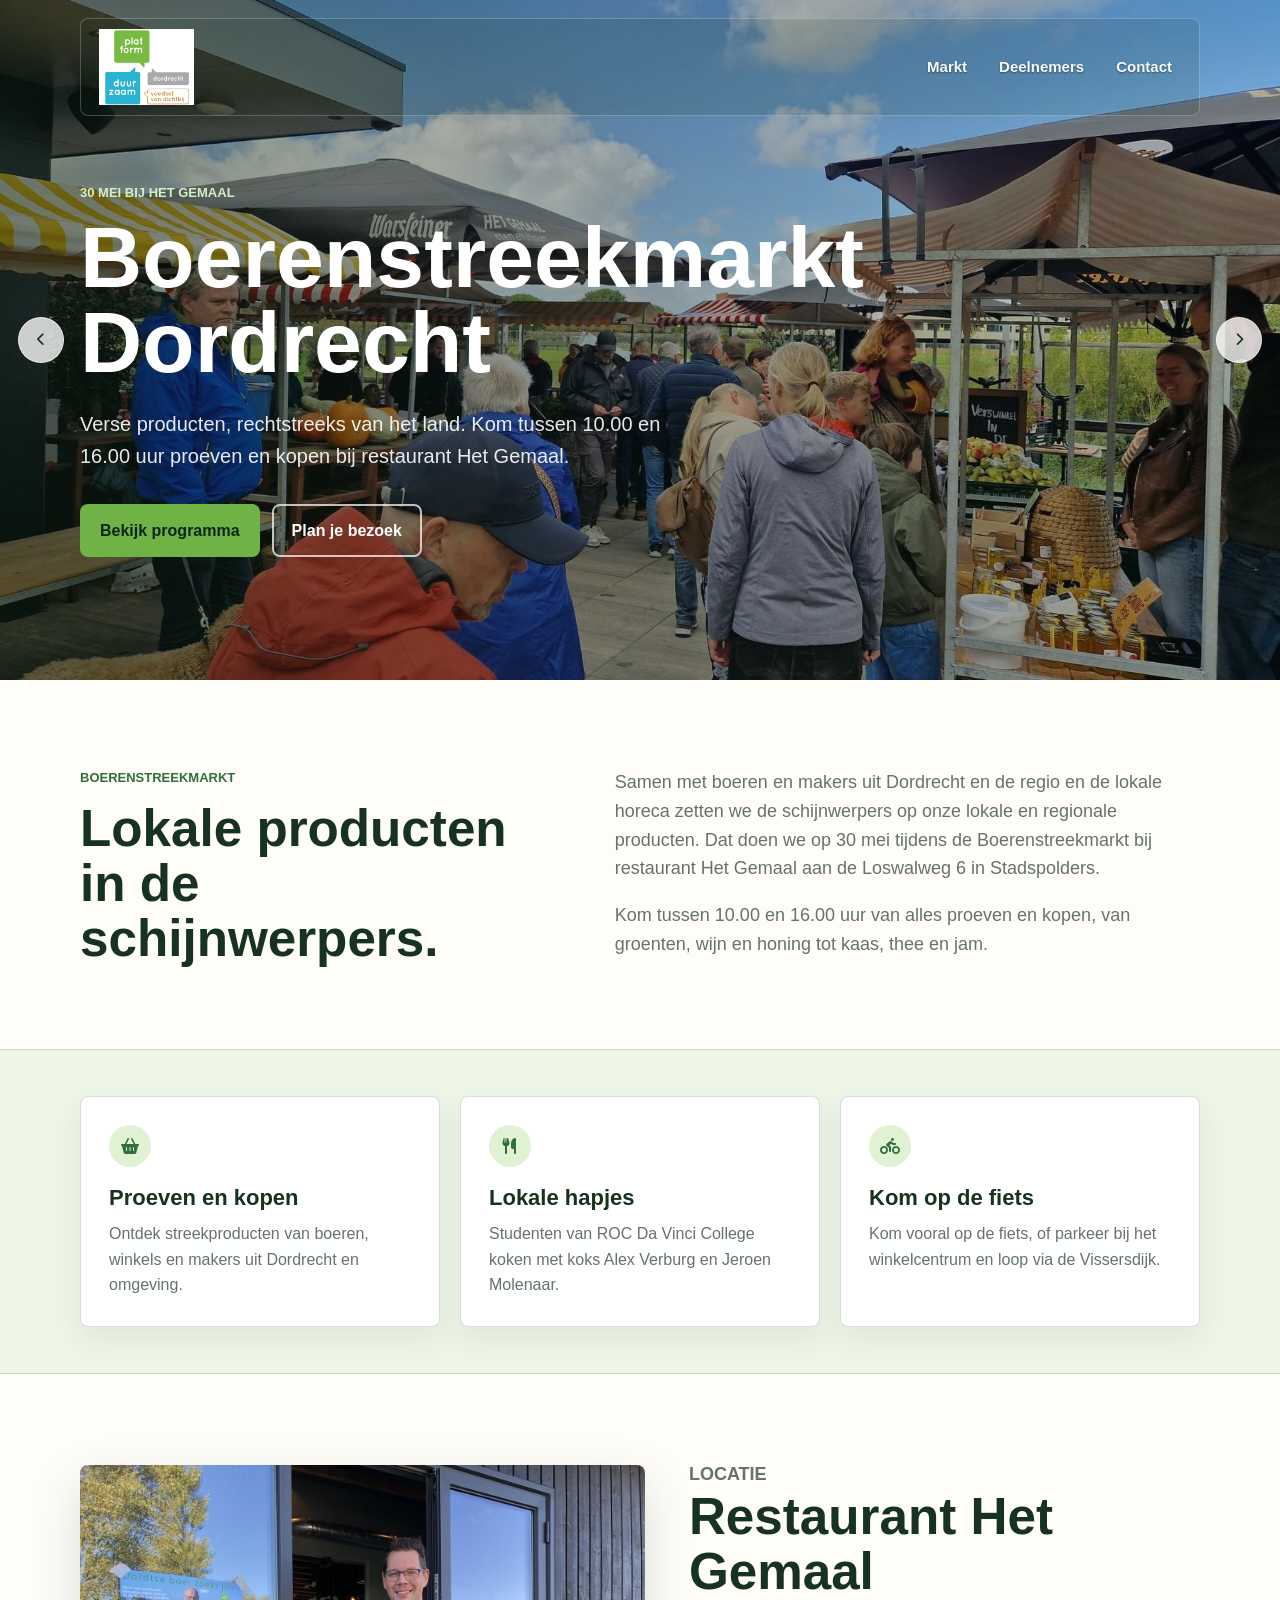
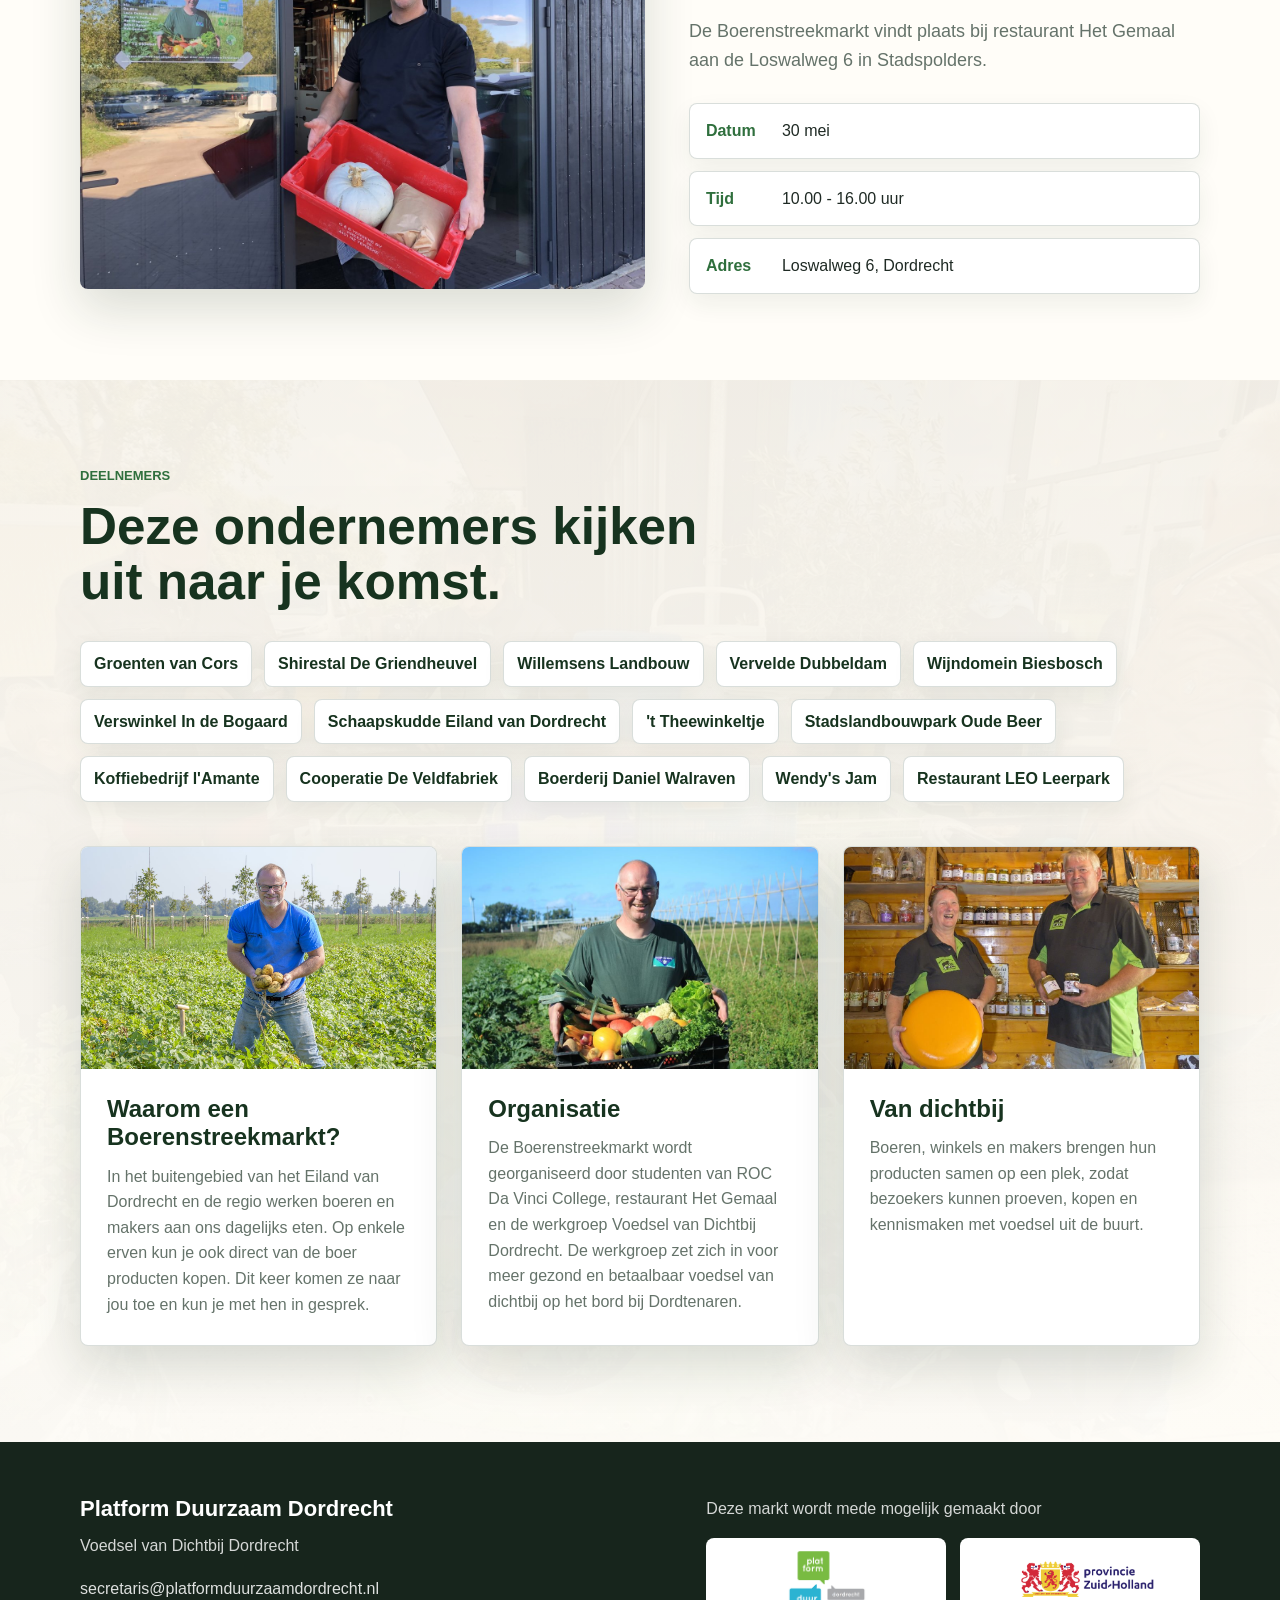
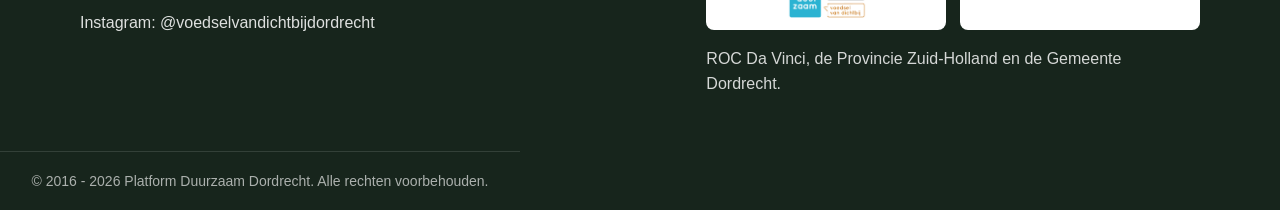
==== commit 2aea212d: "verbetering nav bar" ====
--- a/page.html
+++ b/page.html
@@ -30,7 +30,7 @@
                     <img src="images/boerenmarkt1-web.jpg" alt="Kramen en bezoekers op de Boerenstreekmarkt">
                     <div class="hero-content">
                         <p class="eyebrow">30 mei bij Het Gemaal</p>
-                        <h1>Boerenstreekmarkt Dordrecht</h1>
+                        <h1><span class="hero-title-main">Boerenstreekmarkt</span> <span>Dordrecht</span></h1>
                         <p>Verse producten, rechtstreeks van het land. Kom tussen 10.00 en 16.00 uur proeven en kopen bij restaurant Het Gemaal.</p>
                         <div class="hero-actions">
                             <a class="button primary" href="#programma">Bekijk programma</a>
--- a/page.css
+++ b/page.css
@@ -55,11 +55,30 @@
     gap: 18px;
     padding: 10px 14px 10px 18px;
     transform: translateX(-50%);
-    border: 1px solid rgba(255, 255, 255, 0.38);
-    border-radius: 8px;
-    background: rgba(255, 253, 248, 0.9);
-    box-shadow: 0 14px 40px rgba(0, 0, 0, 0.12);
-    backdrop-filter: blur(12px);
+    border: 1px solid rgba(255, 255, 255, 0.22) !important;
+    border-radius: 8px;
+    background: rgba(23, 51, 31, 0.12) !important;
+    box-shadow: none !important;
+    backdrop-filter: none !important;
+    transition: background 0.2s ease, border-color 0.2s ease;
+}
+
+.site-header.is-scrolled {
+    border-color: transparent !important;
+    background: transparent !important;
+}
+
+.site-header.is-scrolled .logo-link,
+.site-header.is-scrolled .site-nav {
+    opacity: 0.42;
+    transition: opacity 0.2s ease;
+}
+
+.site-header.is-scrolled:hover .logo-link,
+.site-header.is-scrolled:focus-within .logo-link,
+.site-header.is-scrolled:hover .site-nav,
+.site-header.is-scrolled:focus-within .site-nav {
+    opacity: 1;
 }
 
 .logo-link {
@@ -70,8 +89,8 @@
 
 .logo-link img {
     width: auto;
-    height: 58px;
-    max-width: 190px;
+    height: 76px;
+    max-width: 260px;
     object-fit: contain;
 }
 
@@ -84,15 +103,21 @@
 .site-nav a {
     border-radius: 8px;
     padding: 9px 13px;
-    color: var(--green-900);
+    color: rgba(255, 255, 255, 0.96);
     font-size: 15px;
     font-weight: 700;
     text-decoration: none;
+    text-shadow: 0 1px 2px rgba(0, 0, 0, 0.4);
+}
+
+.site-header.is-scrolled .site-nav a {
+    color: var(--green-900);
+    text-shadow: 0 1px 0 rgba(255, 255, 255, 0.55);
 }
 
 .site-nav a:hover,
 .site-nav a:focus-visible {
-    background: #e8f3df;
+    background: rgba(255, 255, 255, 0.14);
     outline: none;
 }
 
@@ -128,8 +153,8 @@
     inset: 0;
     content: "";
     background:
-        linear-gradient(90deg, rgba(13, 31, 18, 0.76) 0%, rgba(13, 31, 18, 0.52) 46%, rgba(13, 31, 18, 0.2) 100%),
-        linear-gradient(0deg, rgba(13, 31, 18, 0.32), rgba(13, 31, 18, 0.06));
+        linear-gradient(90deg, rgba(13, 31, 18, 0.48) 0%, rgba(13, 31, 18, 0.28) 46%, rgba(13, 31, 18, 0.08) 100%),
+        linear-gradient(0deg, rgba(13, 31, 18, 0.18), rgba(13, 31, 18, 0.04));
 }
 
 .slide img {
@@ -159,12 +184,22 @@
 }
 
 .hero-content h1 {
-    max-width: 780px;
+    max-width: 100%;
     margin: 0;
     font-size: clamp(44px, 7vw, 86px);
     line-height: 0.98;
     letter-spacing: 0;
     overflow-wrap: break-word;
+    word-break: keep-all;
+    white-space: normal;
+}
+
+.hero-content h1 span {
+    display: block;
+}
+
+.hero-title-main {
+    white-space: nowrap;
 }
 
 .hero-content > p:not(.eyebrow) {
@@ -552,6 +587,18 @@
     outline: none;
 }
 
+.footer-contacts {
+    display: flex;
+    flex-direction: column;
+    gap: 6px;
+}
+
+.contact-person {
+    font-weight: 400;
+    font-size: 14px;
+    color: rgba(255, 255, 255, 0.7);
+}
+
 .footer-partners p {
     margin: 0 0 16px;
 }
@@ -610,25 +657,28 @@
     .site-header {
         top: 10px;
         width: calc(100% - 20px);
-        align-items: flex-start;
-        flex-direction: column;
+        align-items: center;
+        flex-direction: row;
+        justify-content: space-between;
         gap: 10px;
-        padding: 12px;
+        padding: 8px 10px;
+        background: rgba(23, 51, 31, 0.08) !important;
     }
 
     .logo-link img {
         width: auto;
-        height: 54px;
+        height: 46px;
     }
 
     .site-nav {
-        width: 100%;
-        justify-content: space-between;
+        width: auto;
+        justify-content: flex-end;
+        align-items: center;
     }
 
     .site-nav a {
-        padding: 8px 9px;
-        font-size: 14px;
+        padding: 7px 8px;
+        font-size: 13px;
     }
 
     .hero,
@@ -642,7 +692,7 @@
     }
 
     .hero-content h1 {
-        font-size: 34px;
+        font-size: clamp(29px, 8.2vw, 34px);
         line-height: 1.08;
     }
 
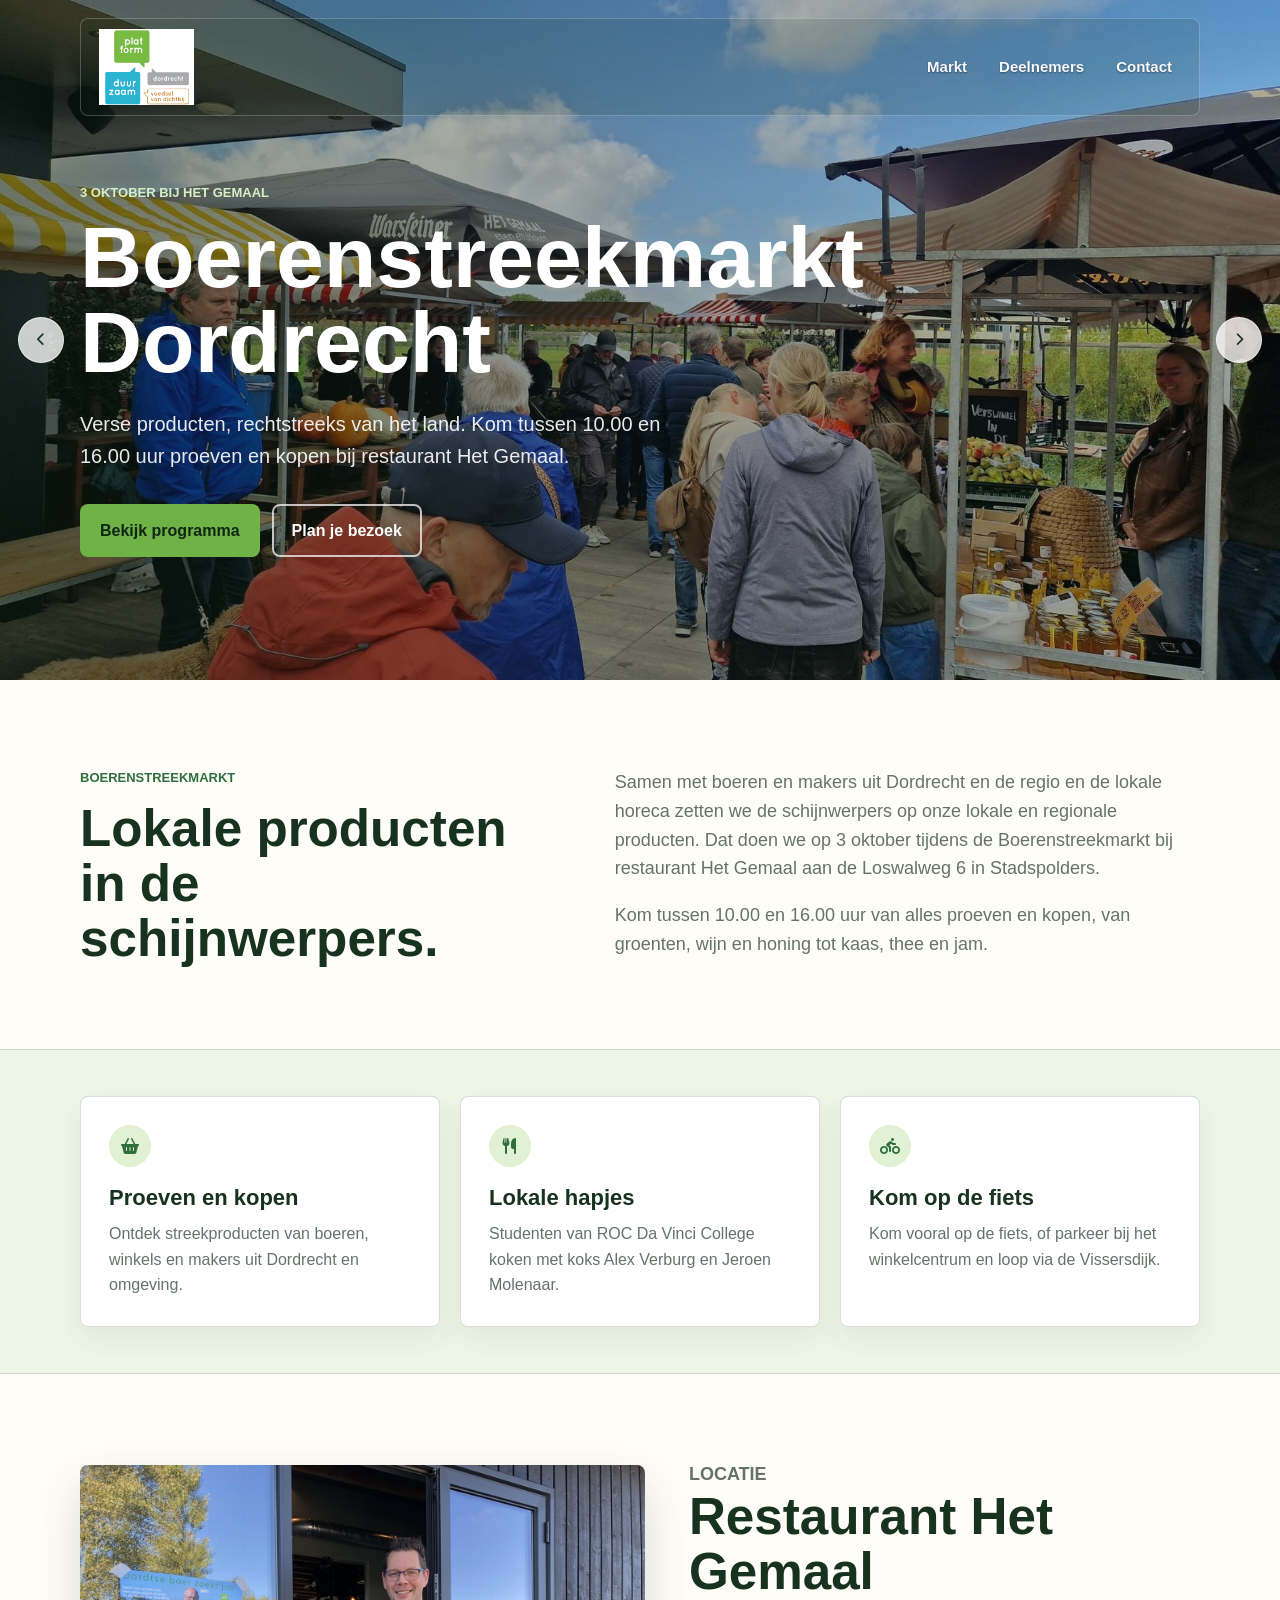
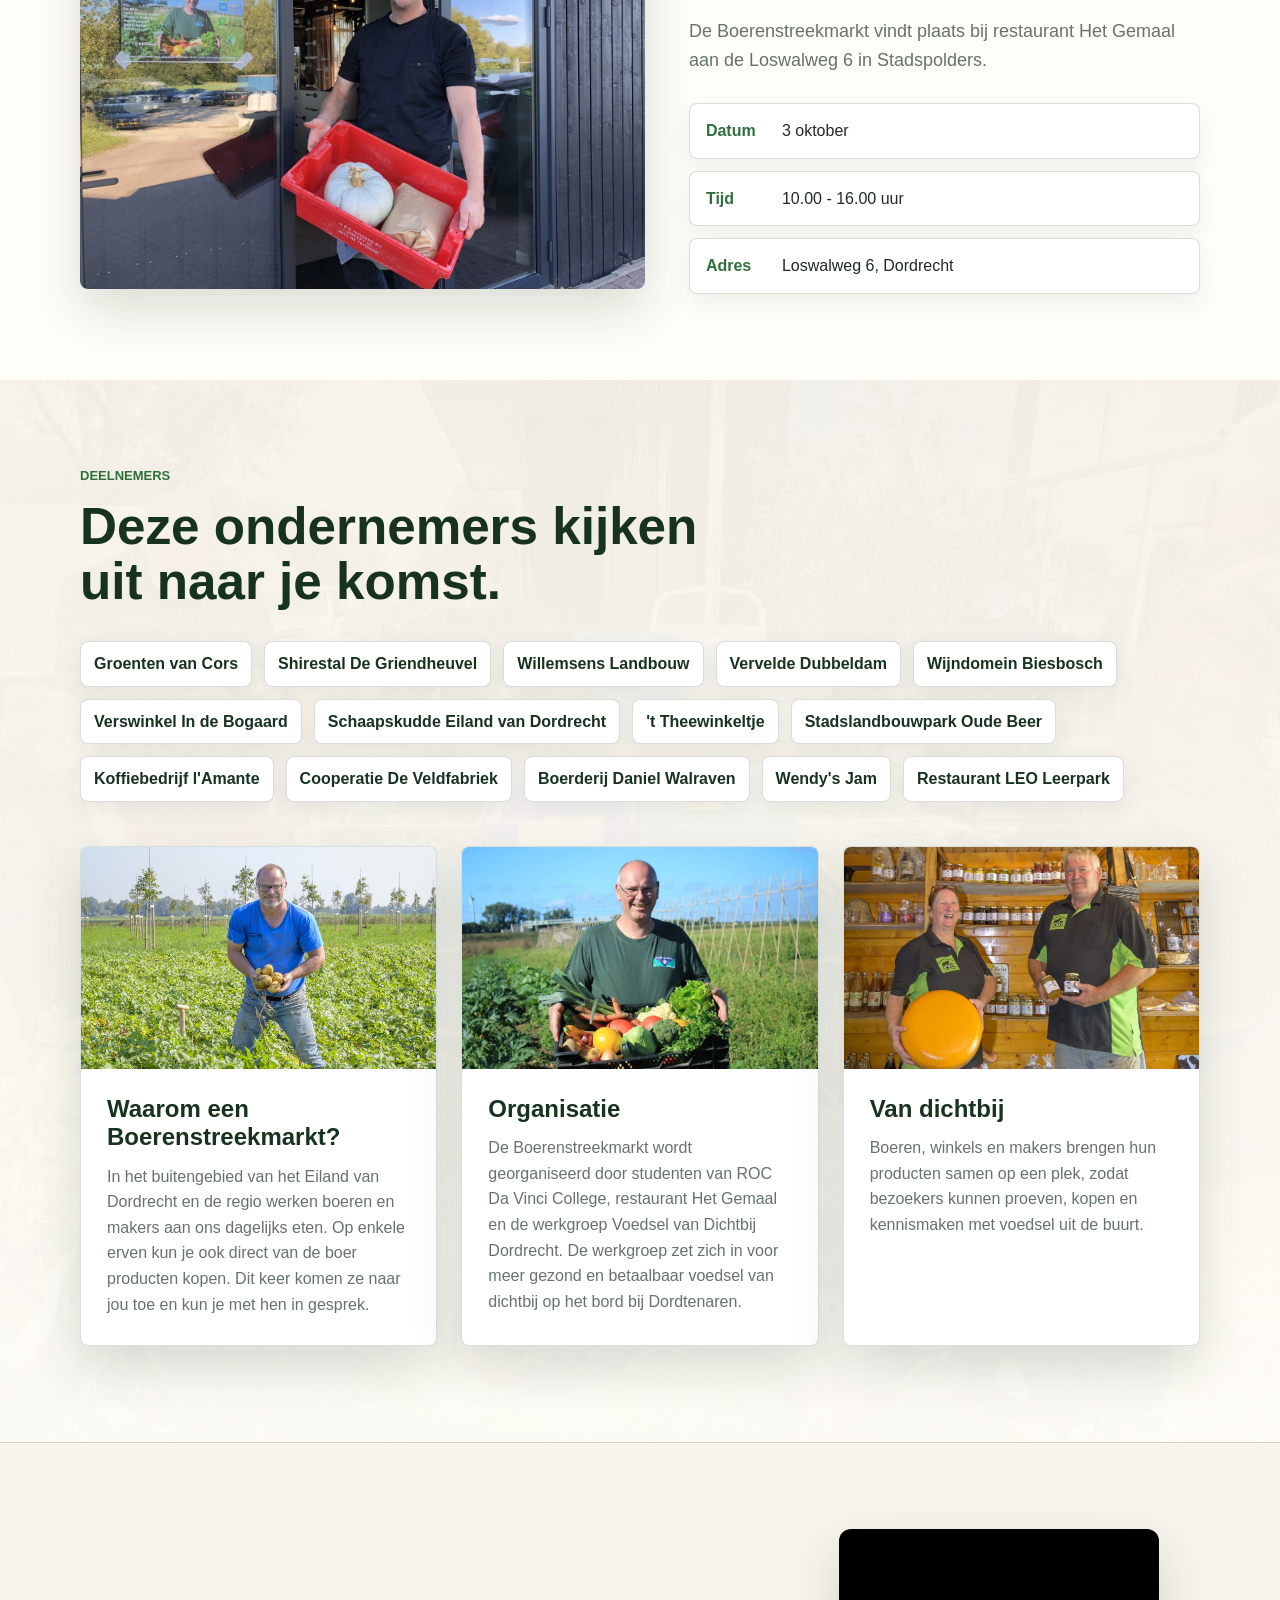
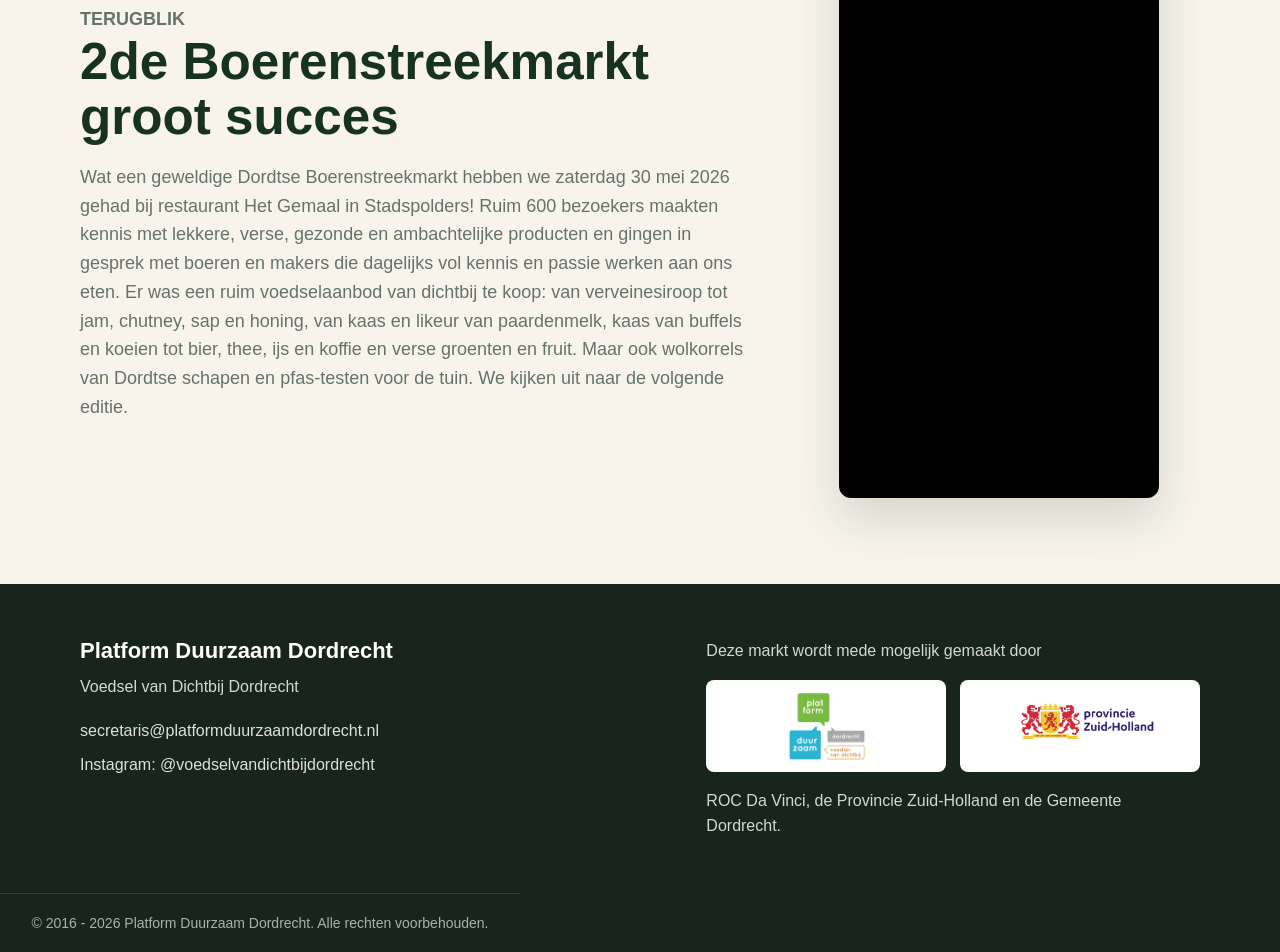
==== commit ab968fd5: "Update website: date to 3 oktober, add retrospect block, fix sticky menu" ====
--- a/page.html
+++ b/page.html
@@ -5,7 +5,7 @@
     <meta charset="utf-8">
     <meta http-equiv="X-UA-Compatible" content="IE=edge">
     <meta name="viewport" content="width=device-width, initial-scale=1">
-    <meta name="description" content="Boerenstreekmarkt Dordrecht op 30 mei bij restaurant Het Gemaal.">
+    <meta name="description" content="Boerenstreekmarkt Dordrecht op 3 oktober bij restaurant Het Gemaal.">
     <title>Boerenstreekmarkt Dordrecht</title>
     <link rel="stylesheet" href="page.css">
     <link rel="stylesheet" href="https://cdnjs.cloudflare.com/ajax/libs/font-awesome/6.5.0/css/all.min.css">
@@ -29,7 +29,7 @@
                 <article class="slide active">
                     <img src="images/boerenmarkt1-web.jpg" alt="Kramen en bezoekers op de Boerenstreekmarkt">
                     <div class="hero-content">
-                        <p class="eyebrow">30 mei bij Het Gemaal</p>
+                        <p class="eyebrow">3 oktober bij Het Gemaal</p>
                         <h1><span class="hero-title-main">Boerenstreekmarkt</span> <span>Dordrecht</span></h1>
                         <p>Verse producten, rechtstreeks van het land. Kom tussen 10.00 en 16.00 uur proeven en kopen bij restaurant Het Gemaal.</p>
                         <div class="hero-actions">
@@ -81,7 +81,7 @@
                     <h2>Lokale producten in de schijnwerpers.</h2>
                 </div>
                 <div class="intro-copy">
-                    <p>Samen met boeren en makers uit Dordrecht en de regio en de lokale horeca zetten we de schijnwerpers op onze lokale en regionale producten. Dat doen we op 30 mei tijdens de Boerenstreekmarkt bij restaurant Het Gemaal aan de Loswalweg 6 in Stadspolders.</p>
+                    <p>Samen met boeren en makers uit Dordrecht en de regio en de lokale horeca zetten we de schijnwerpers op onze lokale en regionale producten. Dat doen we op 3 oktober tijdens de Boerenstreekmarkt bij restaurant Het Gemaal aan de Loswalweg 6 in Stadspolders.</p>
                     <p>Kom tussen 10.00 en 16.00 uur van alles proeven en kopen, van groenten, wijn en honing tot kaas, thee en jam.</p>
                 </div>
             </div>
@@ -117,7 +117,7 @@
                     <h2>Restaurant Het Gemaal</h2>
                     <p>De Boerenstreekmarkt vindt plaats bij restaurant Het Gemaal aan de Loswalweg 6 in Stadspolders.</p>
                     <div class="quick-facts">
-                        <span><strong>Datum</strong> 30 mei</span>
+                        <span><strong>Datum</strong> 3 oktober</span>
                         <span><strong>Tijd</strong> 10.00 - 16.00 uur</span>
                         <span><strong>Adres</strong> Loswalweg 6, Dordrecht</span>
                     </div>
@@ -168,6 +168,21 @@
                 </div>
             </div>
         </section>
+
+        <section class="success-section" id="terugblik">
+            <div class="section-inner success-grid">
+                <div class="success-content">
+                    <p class="section-label">Terugblik</p>
+                    <h2>2de Boerenstreekmarkt groot succes</h2>
+                    <p>Wat een geweldige Dordtse Boerenstreekmarkt hebben we zaterdag 30 mei 2026 gehad bij restaurant Het Gemaal in Stadspolders! Ruim 600 bezoekers maakten kennis met lekkere, verse, gezonde en ambachtelijke producten en gingen in gesprek met boeren en makers die dagelijks vol kennis en passie werken aan ons eten. Er was een ruim voedselaanbod van dichtbij te koop: van verveinesiroop tot jam, chutney, sap en honing, van kaas en likeur van paardenmelk, kaas van buffels en koeien tot bier, thee, ijs en koffie en verse groenten en fruit. Maar ook wolkorrels van Dordtse schapen en pfas-testen voor de tuin. We kijken uit naar de volgende editie.</p>
+                </div>
+                <div class="success-video">
+                    <div class="video-container">
+                        <iframe src="https://www.youtube.com/embed/fYgmXPCjM1I" title="Terugblik 2de Boerenstreekmarkt" allow="accelerometer; autoplay; clipboard-write; encrypted-media; gyroscope; picture-in-picture; web-share" allowfullscreen></iframe>
+                    </div>
+                </div>
+            </div>
+        </section>
     </main>
 
     <footer class="site-footer" id="contact">
--- a/page.css
+++ b/page.css
@@ -43,7 +43,7 @@
 }
 
 .site-header {
-    position: fixed;
+    position: absolute;
     top: 18px;
     left: 50%;
     z-index: 20;
@@ -63,24 +63,6 @@
     transition: background 0.2s ease, border-color 0.2s ease;
 }
 
-.site-header.is-scrolled {
-    border-color: transparent !important;
-    background: transparent !important;
-}
-
-.site-header.is-scrolled .logo-link,
-.site-header.is-scrolled .site-nav {
-    opacity: 0.42;
-    transition: opacity 0.2s ease;
-}
-
-.site-header.is-scrolled:hover .logo-link,
-.site-header.is-scrolled:focus-within .logo-link,
-.site-header.is-scrolled:hover .site-nav,
-.site-header.is-scrolled:focus-within .site-nav {
-    opacity: 1;
-}
-
 .logo-link {
     display: inline-flex;
     align-items: center;
@@ -110,10 +92,7 @@
     text-shadow: 0 1px 2px rgba(0, 0, 0, 0.4);
 }
 
-.site-header.is-scrolled .site-nav a {
-    color: var(--green-900);
-    text-shadow: 0 1px 0 rgba(255, 255, 255, 0.55);
-}
+
 
 .site-nav a:hover,
 .site-nav a:focus-visible {
@@ -629,6 +608,60 @@
     text-align: center;
 }
 
+.success-section {
+    padding: 86px 0;
+    background: var(--cream);
+    border-top: 1px solid var(--line);
+}
+
+.success-grid {
+    display: grid;
+    grid-template-columns: 1.25fr 0.75fr;
+    gap: 48px;
+    align-items: center;
+}
+
+.success-content h2 {
+    margin: 0 0 18px;
+    color: var(--green-900);
+    font-size: clamp(32px, 4vw, 52px);
+    line-height: 1.08;
+}
+
+.success-content p {
+    color: var(--muted);
+    font-size: 18px;
+    line-height: 1.6;
+    margin: 0;
+}
+
+.success-video {
+    display: flex;
+    justify-content: center;
+    align-items: center;
+}
+
+.video-container {
+    position: relative;
+    width: 100%;
+    max-width: 320px;
+    aspect-ratio: 9 / 16;
+    border-radius: 12px;
+    overflow: hidden;
+    box-shadow: var(--shadow);
+    border: 1px solid var(--line);
+    background: #000;
+}
+
+.video-container iframe {
+    position: absolute;
+    top: 0;
+    left: 0;
+    width: 100%;
+    height: 100%;
+    border: 0;
+}
+
 @media (max-width: 980px) {
     .hero,
     .hero-slider {
@@ -640,8 +673,17 @@
     .agenda-grid,
     .location-grid,
     .story-grid,
+    .success-grid,
     .footer-grid {
         grid-template-columns: 1fr;
+    }
+
+    .success-grid {
+        gap: 32px;
+    }
+
+    .video-container {
+        margin: 0 auto;
     }
 
     .agenda-panel {
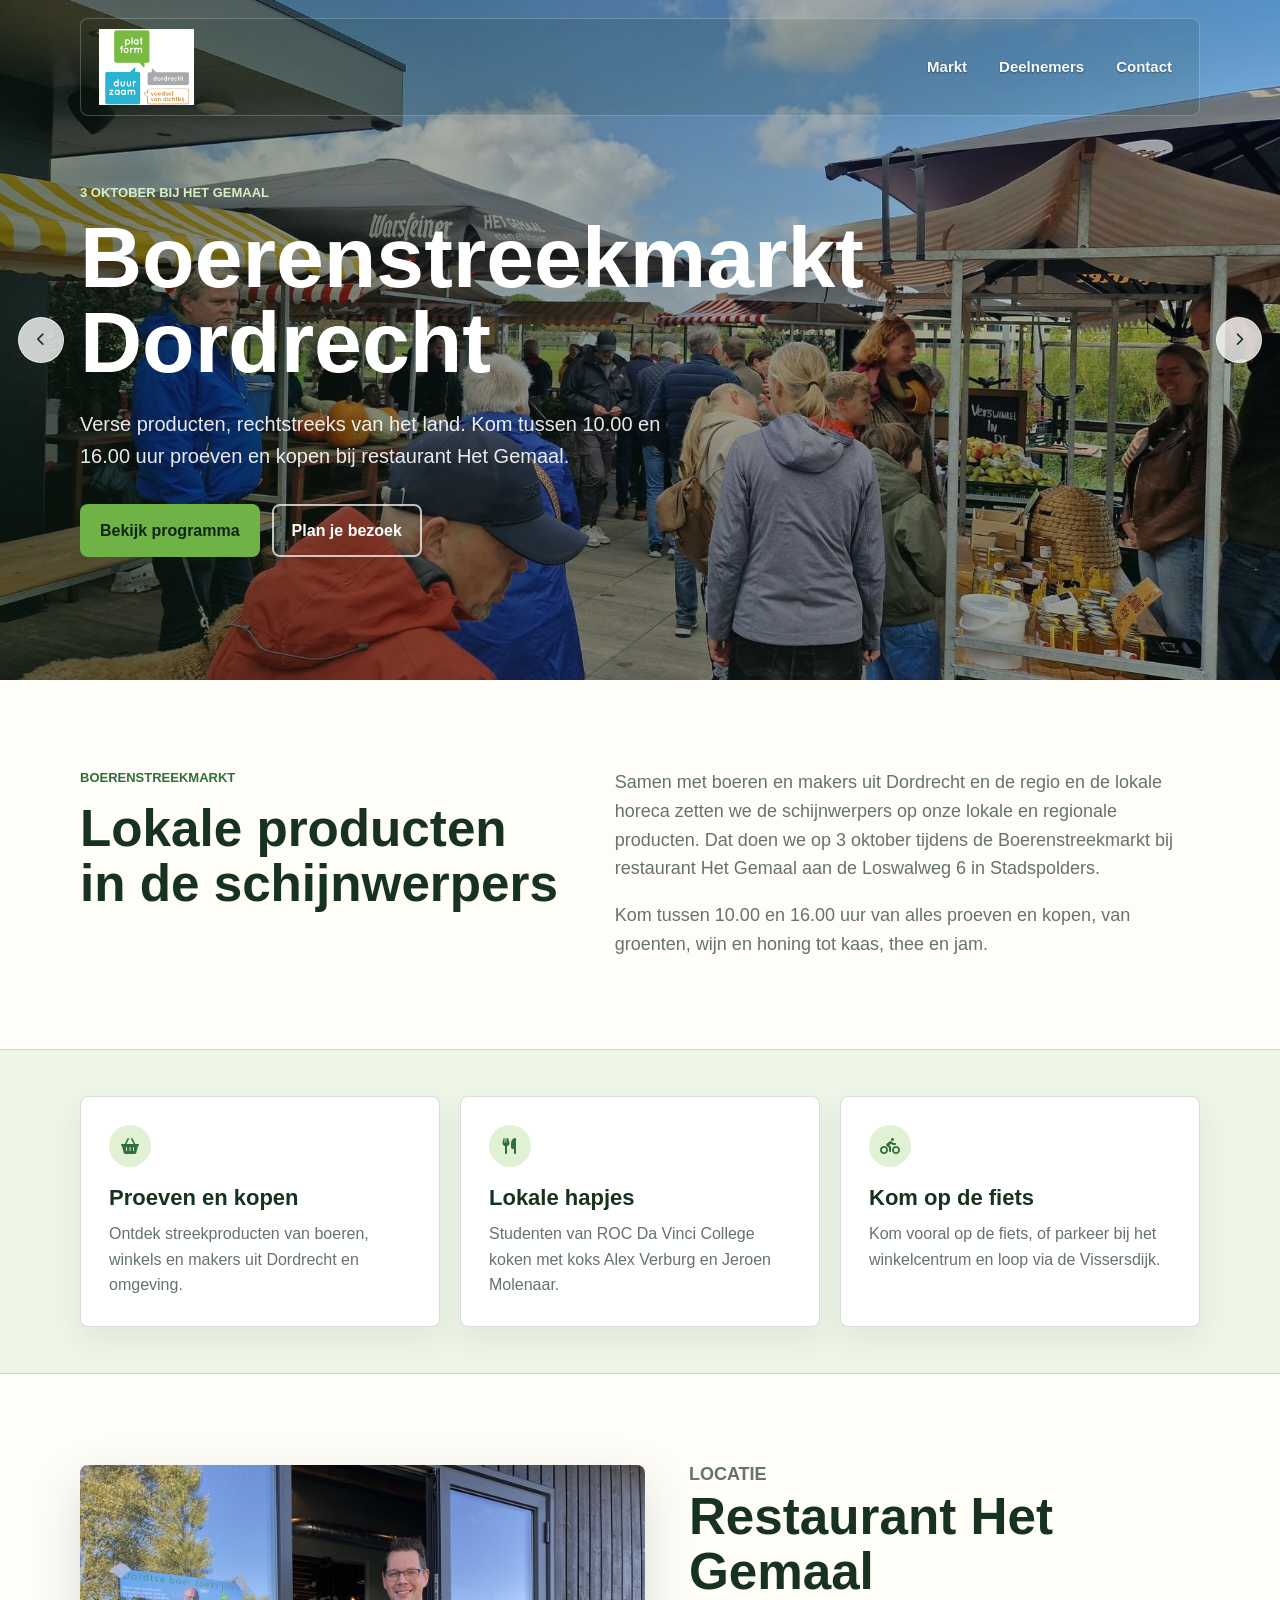
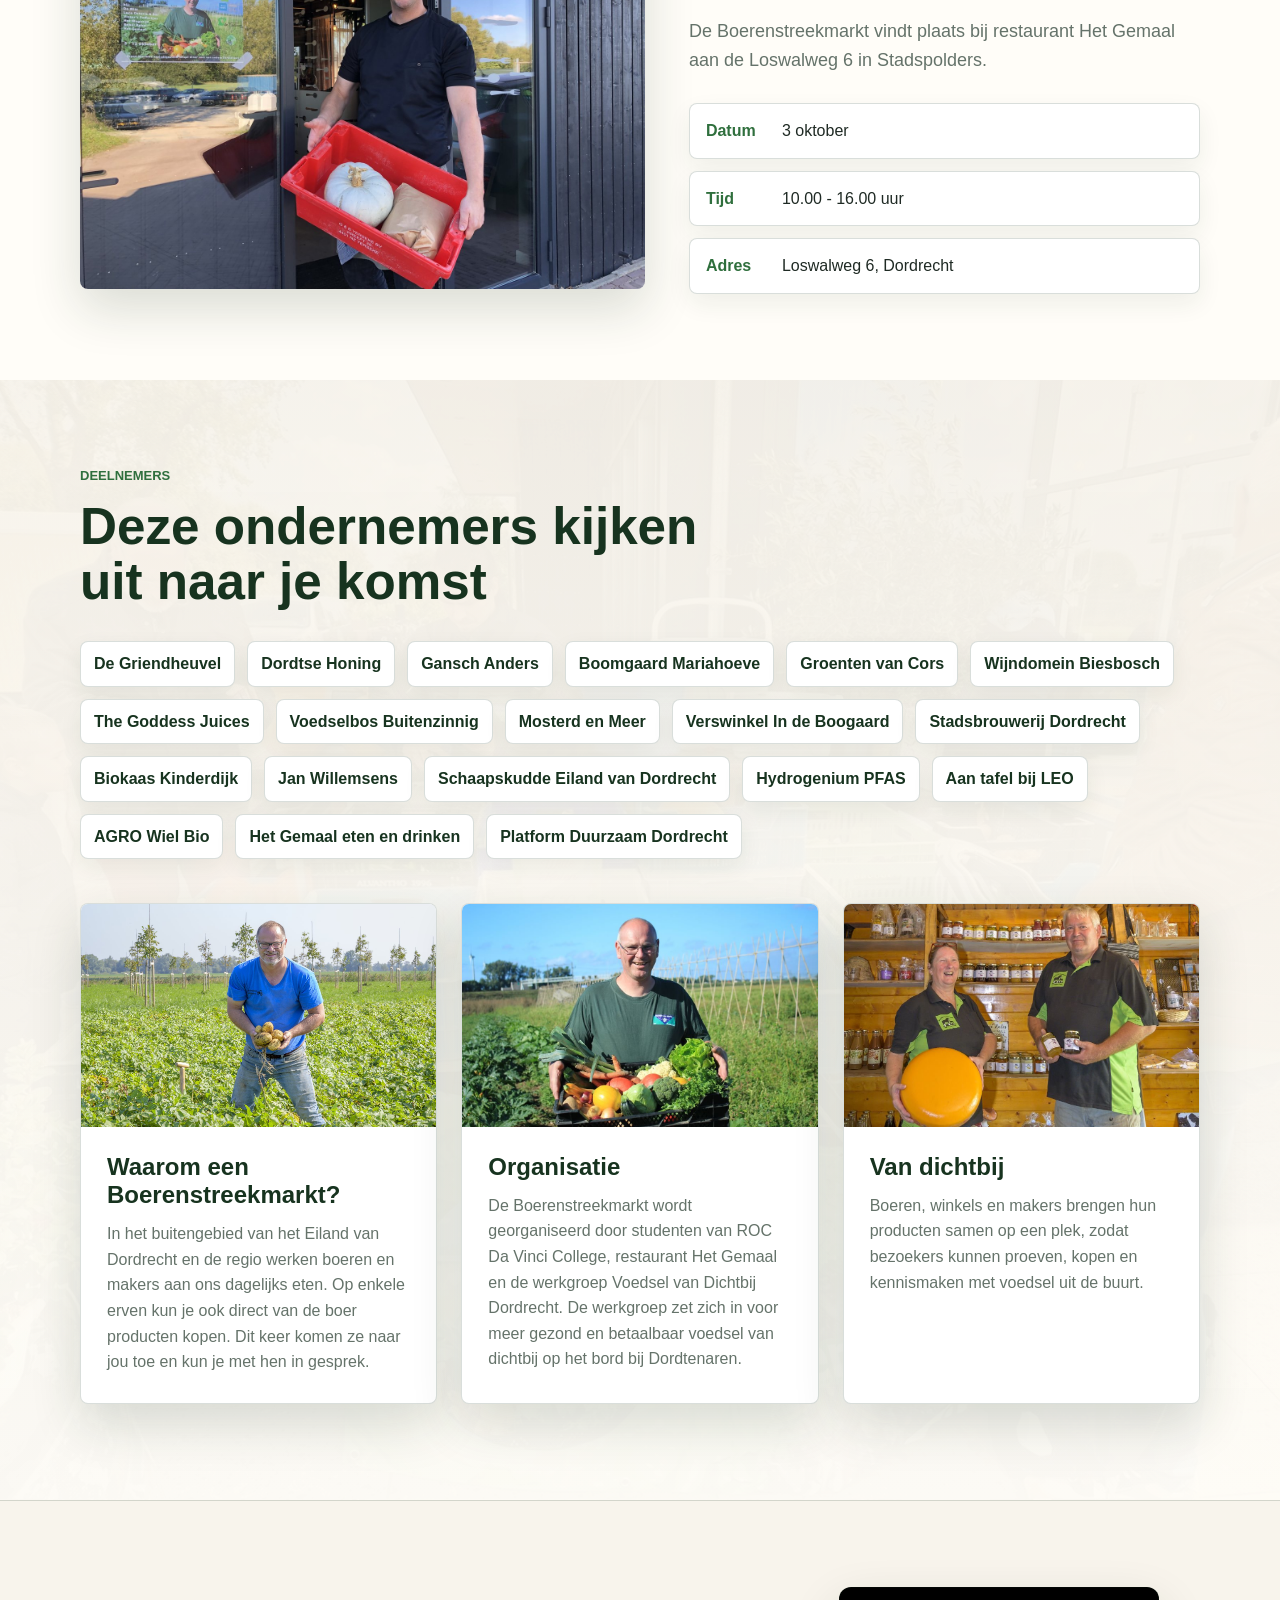
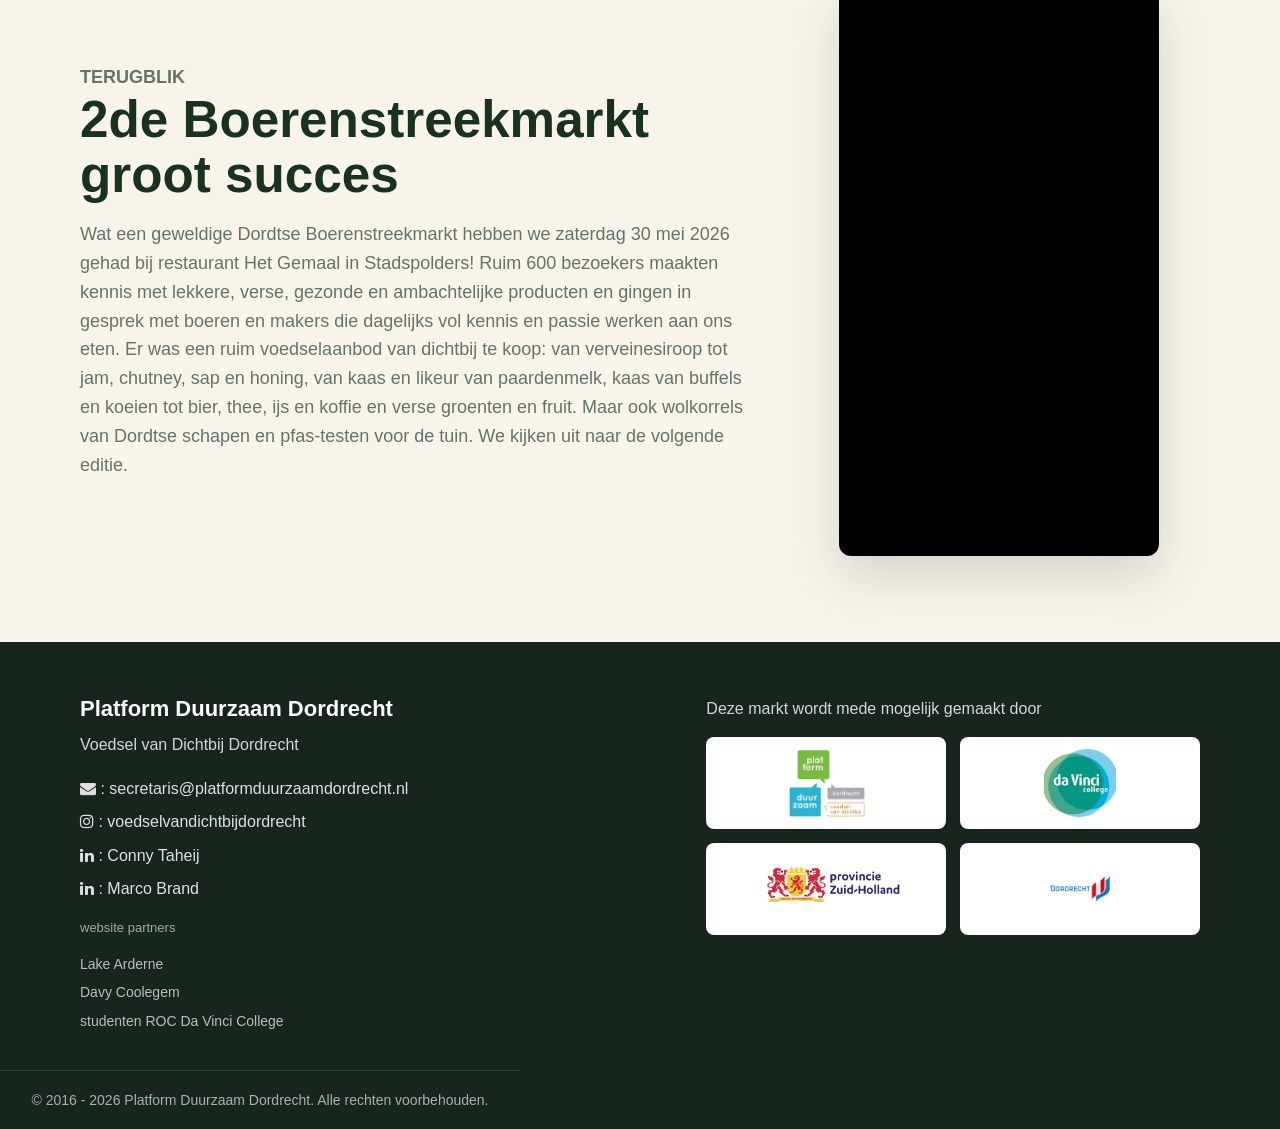
==== commit f6b2983f: "Add participant links and update website content; remove outdated document" ====
--- a/page.html
+++ b/page.html
@@ -9,6 +9,7 @@
     <title>Boerenstreekmarkt Dordrecht</title>
     <link rel="stylesheet" href="page.css">
     <link rel="stylesheet" href="https://cdnjs.cloudflare.com/ajax/libs/font-awesome/6.5.0/css/all.min.css">
+    <link rel="stylesheet" href="https://cdnjs.cloudflare.com/ajax/libs/font-awesome/4.7.0/css/font-awesome.min.css">
 </head>
 
 <body>
@@ -78,7 +79,7 @@
             <div class="section-inner intro-grid">
                 <div>
                     <p class="section-label">Boerenstreekmarkt</p>
-                    <h2>Lokale producten in de schijnwerpers.</h2>
+                    <h2>Lokale producten in de schijnwerpers</h2>
                 </div>
                 <div class="intro-copy">
                     <p>Samen met boeren en makers uit Dordrecht en de regio en de lokale horeca zetten we de schijnwerpers op onze lokale en regionale producten. Dat doen we op 3 oktober tijdens de Boerenstreekmarkt bij restaurant Het Gemaal aan de Loswalweg 6 in Stadspolders.</p>
@@ -129,24 +130,29 @@
             <div class="section-inner">
                 <div class="section-heading">
                     <p class="section-label">Deelnemers</p>
-                    <h2>Deze ondernemers kijken uit naar je komst.</h2>
+                    <h2>Deze ondernemers kijken uit naar je komst</h2>
                 </div>
 
                 <div class="participants">
-                    <span>Groenten van Cors</span>
-                    <span>Shirestal De Griendheuvel</span>
-                    <span>Willemsens Landbouw</span>
-                    <span>Vervelde Dubbeldam</span>
-                    <span>Wijndomein Biesbosch</span>
-                    <span>Verswinkel In de Bogaard</span>
-                    <span>Schaapskudde Eiland van Dordrecht</span>
-                    <span>'t Theewinkeltje</span>
-                    <span>Stadslandbouwpark Oude Beer</span>
-                    <span>Koffiebedrijf l'Amante</span>
-                    <span>Cooperatie De Veldfabriek</span>
-                    <span>Boerderij Daniel Walraven</span>
-                    <span>Wendy's Jam</span>
-                    <span>Restaurant LEO Leerpark</span>
+                    <a href="http://www.degriendheuvel.nl" target="_blank" rel="noopener"><span>De Griendheuvel</span></a>
+                    <a href="https://www.dordtsehoning.nl" target="_blank" rel="noopener"><span>Dordtse Honing</span></a>
+                    <a href="https://ganschanders.nl/" target="_blank" rel="noopener"><span>Gansch Anders</span></a>
+                    <a href="https://www.instagram.com/mariahoeve_dordrecht?stkn=MTltNDZ4ZDYxZHljaA%3D%3D" target="_blank" rel="noopener"><span>Boomgaard Mariahoeve</span></a>
+                    <a href="https://zorgboerderijdezuidpunt.nl/dgvc/" target="_blank" rel="noopener"><span>Groenten van Cors</span></a>
+                    <a href="https://wijndomein-biesbosch.nl" target="_blank" rel="noopener"><span>Wijndomein Biesbosch</span></a>
+                    <a href="https://thegoddessjuices.nl" target="_blank" rel="noopener"><span>The Goddess Juices</span></a>
+                    <a href="https://stichtingbuitenzinnig.nl/" target="_blank" rel="noopener"><span>Voedselbos Buitenzinnig</span></a>
+                    <a href="https://mosterdenmeer.nl" target="_blank" rel="noopener"><span>Mosterd en Meer</span></a>
+                    <a href="https://indebogaardagf.nl" target="_blank" rel="noopener"><span>Verswinkel In de Boogaard</span></a>
+                    <a href="https://stadsbrouwerijdordrecht.nl" target="_blank" rel="noopener"><span>Stadsbrouwerij Dordrecht</span></a>
+                    <a href="http://www.biokaaskinderdijk.nl/" target="_blank" rel="noopener"><span>Biokaas Kinderdijk</span></a>
+                    <a href="https://www.boerengroen.nl/dordts-local" target="_blank" rel="noopener"><span>Jan Willemsens</span></a>
+                    <a href="https://boerenvandordt.nl/boeren/schaapskudde-eiland-van-dordrecht" target="_blank" rel="noopener"><span>Schaapskudde Eiland van Dordrecht</span></a>
+                    <a href="https://hglab.nl/" target="_blank" rel="noopener"><span>Hydrogenium PFAS</span></a>
+                    <a href="https://www.aantafelbijleo.nl/" target="_blank" rel="noopener"><span>Aan tafel bij LEO</span></a>
+                    <span>AGRO Wiel Bio</span>
+                    <a href="https://www.gemaaldordrecht.nl/" target="_blank" rel="noopener"><span>Het Gemaal eten en drinken</span></a>
+                    <a href="https://www.platformduurzaamdordrecht.nl" target="_blank" rel="noopener"><span>Platform Duurzaam Dordrecht</span></a>
                 </div>
 
                 <div class="story-grid" id="waarom">
@@ -191,17 +197,36 @@
                 <h2>Platform Duurzaam Dordrecht</h2>
                 <p>Voedsel van Dichtbij Dordrecht</p>
                 <address>
-                    <a href="mailto:secretaris@platformduurzaamdordrecht.nl">secretaris@platformduurzaamdordrecht.nl</a>
-                    <a href="https://www.instagram.com/voedselvandichtbijdordrecht/">Instagram: @voedselvandichtbijdordrecht</a>
+                    <a href="mailto:secretaris@platformduurzaamdordrecht.nl">
+                        <i class="fa fa-envelope"></i> : secretaris@platformduurzaamdordrecht.nl
+                    </a>
+
+                    <a href="https://www.instagram.com/voedselvandichtbijdordrecht/" target="_blank" rel="noopener">
+                        <i class="fa fa-instagram"></i> : voedselvandichtbijdordrecht
+                    </a>
+                    <a href="https://www.linkedin.com/in/conny-taheij/" target="_blank" rel="noopener">
+                        <i class="fa fa-linkedin"></i> : Conny Taheij
+                    </a>
+                    <a href="https://www.linkedin.com/in/marcobrand1/" target="_blank" rel="noopener">
+                        <i class="fa fa-linkedin"></i> : Marco Brand
+                    </a>
                 </address>
+                <div class="footer-contacts">
+                    <p style="margin: 16px 0 8px; font-size: 13px; color: rgba(255, 255, 255, 0.6);">website partners</p>
+                    <div class="contact-person">Lake Arderne </div>
+                    <div class="contact-person">Davy Coolegem </div>
+                    <div class="contact-person">studenten ROC Da Vinci College</div>
+                </div>
+                
             </div>
             <div class="footer-partners">
                 <p>Deze markt wordt mede mogelijk gemaakt door</p>
                 <div class="partner-logos">
                     <img src="images/met voedsel van dichtbij .png" alt="Platform Duurzaam Dordrecht en Voedsel van Dichtbij Dordrecht">
+                    <img src="images/davinci_logo.png" alt="ROC Da Vinci College">
                     <img src="images/Provincie Zuid-Holland-Basislogo-RGB-1.0_extra-onderruimte.png" alt="Provincie Zuid-Holland">
-                </div>
-                <p>ROC Da Vinci, de Provincie Zuid-Holland en de Gemeente Dordrecht.</p>
+                    <img src="images/logo_Dordrecht.png" alt="Gemeente Dordrecht">
+                </div>
             </div>
         </div>
         <p class="copyright">&copy; 2016 - 2026 Platform Duurzaam Dordrecht. Alle rechten voorbehouden.</p>
